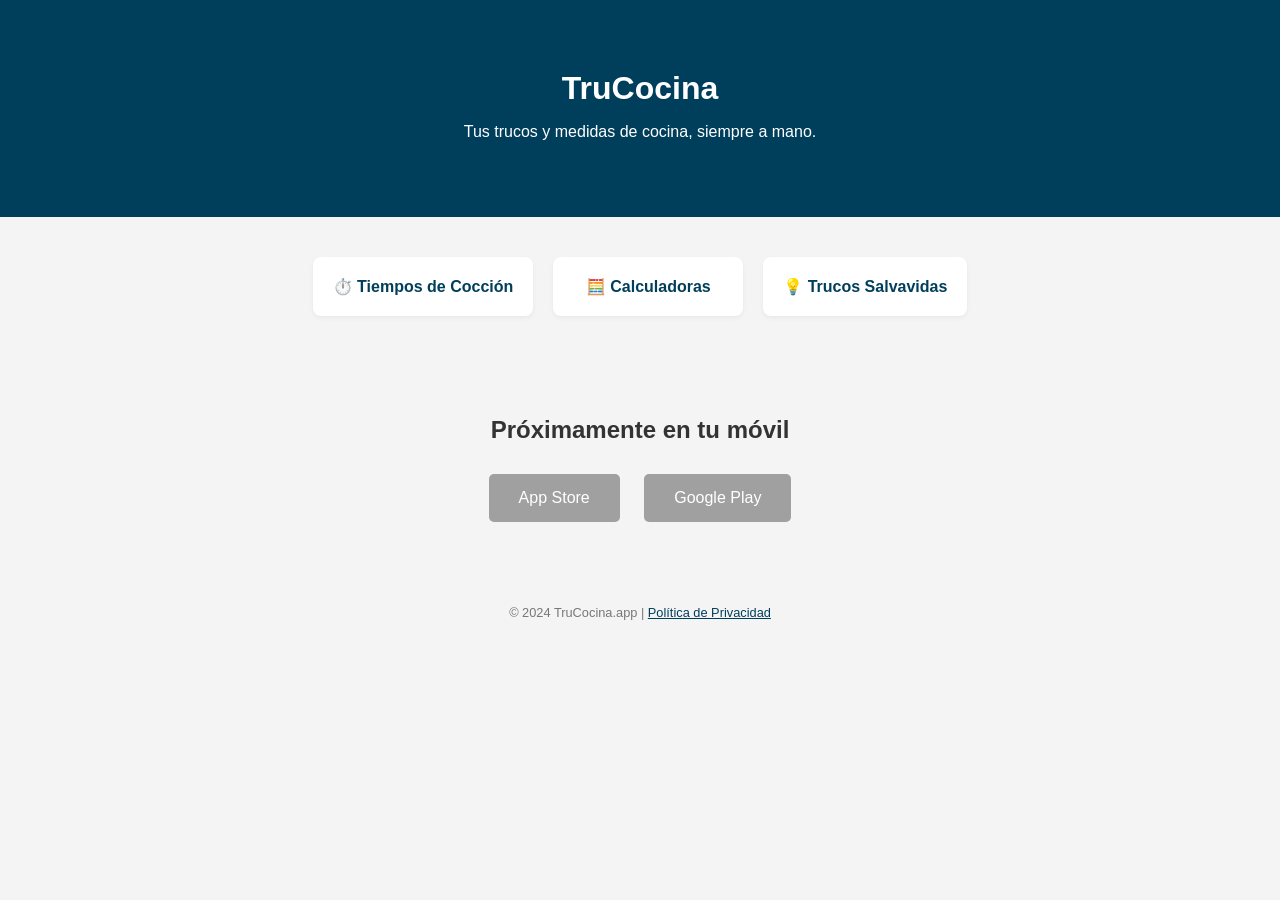
==== index.html @ fe1c6d0e "Add files via upload" ====
<!DOCTYPE html>
<html lang="es">
<head>
    <meta charset="UTF-8">
    <meta name="viewport" content="width=device-width, initial-scale=1.0">
    <title>TruCocina - App de Trucos y Medidas</title>
    <link rel="stylesheet" href="style.css">
</head>
<body>
    <header>
        <h1>TruCocina</h1>
        <p>Tus trucos y medidas de cocina, siempre a mano.</p>
    </header>

    <main>
        <section class="features">
            <div class="feature-item">⏱️ Tiempos de Cocción</div>
            <div class="feature-item">🧮 Calculadoras</div>
            <div class="feature-item">💡 Trucos Salvavidas</div>
        </section>

        <section class="download">
            <h2>Próximamente en tu móvil</h2>
            <div class="store-buttons">
                <span class="btn-disabled">App Store</span>
                <span class="btn-disabled">Google Play</span>
            </div>
        </section>
    </main>

    <footer>
        <p>&copy; 2024 TruCocina.app | <a href="#">Política de Privacidad</a></p>
    </footer>
</body>
</html>
---- style.css ----
body {
    font-family: 'Helvetica Neue', Helvetica, Arial, sans-serif;
    background-color: #f4f4f4;
    color: #333;
    margin: 0;
    text-align: center;
}

header {
    background-color: #003f5c;
    color: white;
    padding: 60px 20px;
}

h1 { margin: 10px 0; }

.features {
    display: flex;
    justify-content: center;
    gap: 20px;
    padding: 40px 20px;
    flex-wrap: wrap;
}

.feature-item {
    background: white;
    padding: 20px;
    border-radius: 8px;
    box-shadow: 0 2px 5px rgba(0,0,0,0.05);
    font-weight: bold;
    color: #003f5c;
    min-width: 150px;
}

.download {
    padding: 40px 20px;
}

.btn-disabled {
    background-color: #a0a0a0;
    color: white;
    padding: 15px 30px;
    border-radius: 5px;
    margin: 10px;
    display: inline-block;
}

footer {
    padding: 20px;
    font-size: 0.8em;
    color: #777;
}

footer a { color: #003f5c; }
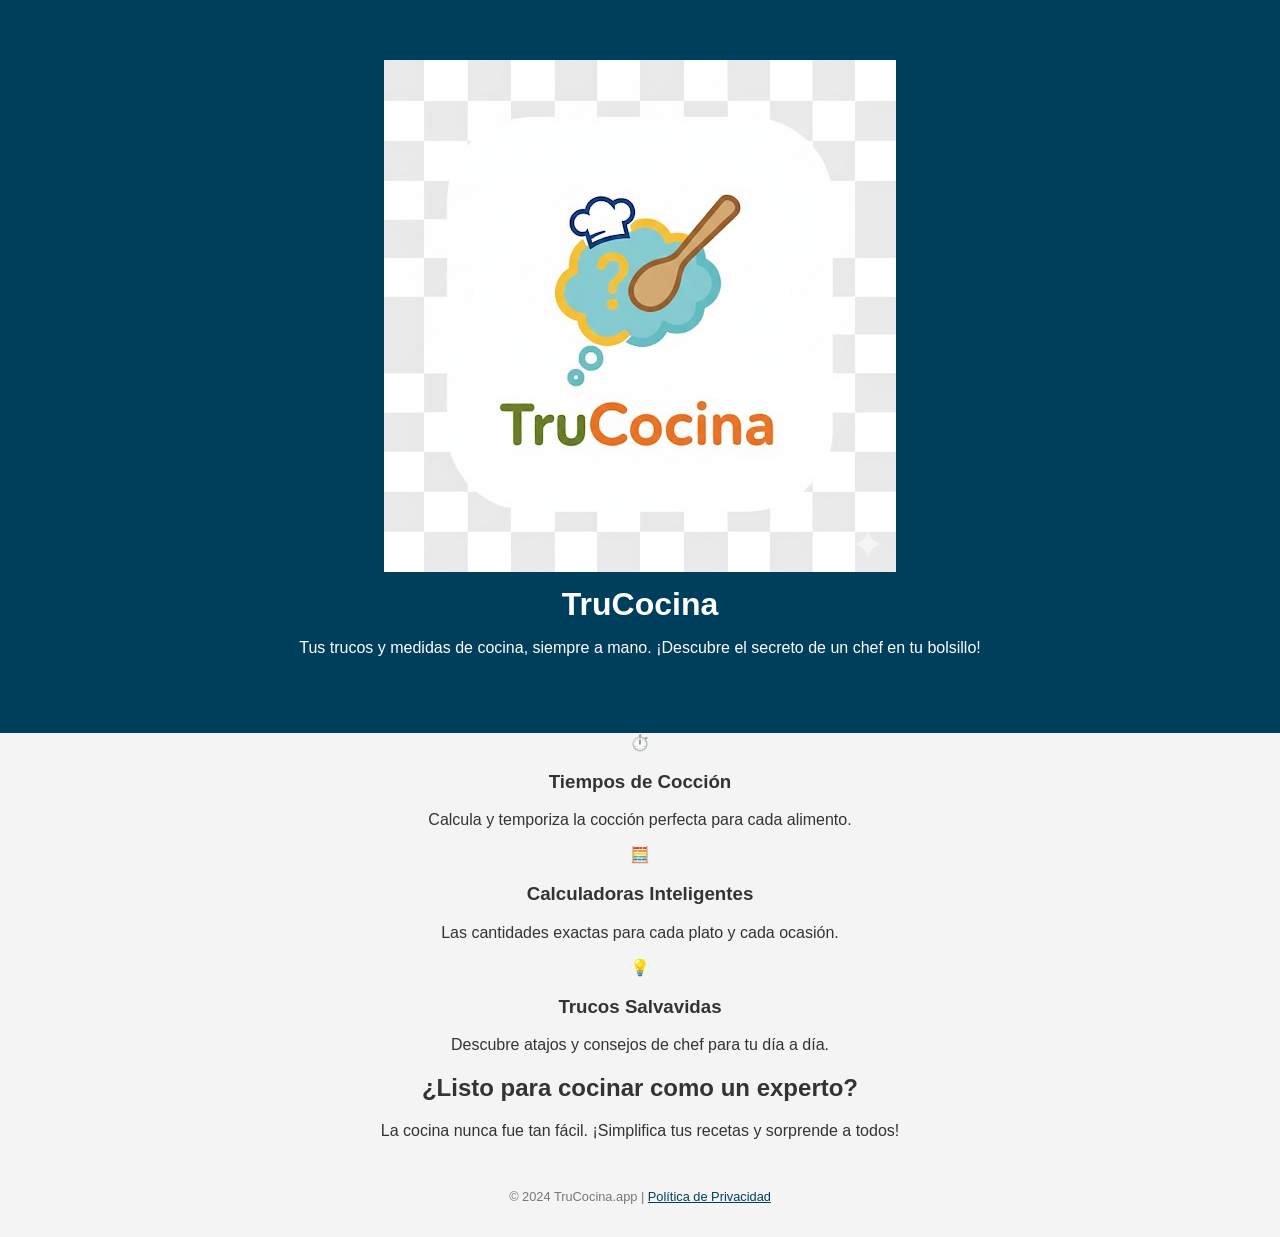
==== commit 6719c174: "Actualizar index.html" ====
--- a/index.html
+++ b/index.html
@@ -5,25 +5,43 @@
     <meta name="viewport" content="width=device-width, initial-scale=1.0">
     <title>TruCocina - App de Trucos y Medidas</title>
     <link rel="stylesheet" href="style.css">
-</head>
+    <link rel="icon" href="logo.png" type="image/png"> </head>
 <body>
-    <header>
+    <header class="hero">
+        <img src="logo.png" alt="TruCocina Logo" class="logo">
         <h1>TruCocina</h1>
-        <p>Tus trucos y medidas de cocina, siempre a mano.</p>
+        <p class="tagline">Tus trucos y medidas de cocina, siempre a mano. ¡Descubre el secreto de un chef en tu bolsillo!</p>
+        <div class="store-buttons">
+            <a href="#" class="btn app-store-btn" aria-label="Descargar en App Store"></a>
+            <a href="#" class="btn google-play-btn" aria-label="Descargar en Google Play"></a>
+        </div>
     </header>
 
     <main>
-        <section class="features">
-            <div class="feature-item">⏱️ Tiempos de Cocción</div>
-            <div class="feature-item">🧮 Calculadoras</div>
-            <div class="feature-item">💡 Trucos Salvavidas</div>
+        <section class="features-grid">
+            <div class="feature-card">
+                <span class="icon">⏱️</span>
+                <h3>Tiempos de Cocción</h3>
+                <p>Calcula y temporiza la cocción perfecta para cada alimento.</p>
+            </div>
+            <div class="feature-card">
+                <span class="icon">🧮</span>
+                <h3>Calculadoras Inteligentes</h3>
+                <p>Las cantidades exactas para cada plato y cada ocasión.</p>
+            </div>
+            <div class="feature-card">
+                <span class="icon">💡</span>
+                <h3>Trucos Salvavidas</h3>
+                <p>Descubre atajos y consejos de chef para tu día a día.</p>
+            </div>
         </section>
 
-        <section class="download">
-            <h2>Próximamente en tu móvil</h2>
+        <section class="call-to-action">
+            <h2>¿Listo para cocinar como un experto?</h2>
+            <p>La cocina nunca fue tan fácil. ¡Simplifica tus recetas y sorprende a todos!</p>
             <div class="store-buttons">
-                <span class="btn-disabled">App Store</span>
-                <span class="btn-disabled">Google Play</span>
+                <a href="#" class="btn app-store-btn" aria-label="Descargar en App Store"></a>
+                <a href="#" class="btn google-play-btn" aria-label="Descargar en Google Play"></a>
             </div>
         </section>
     </main>
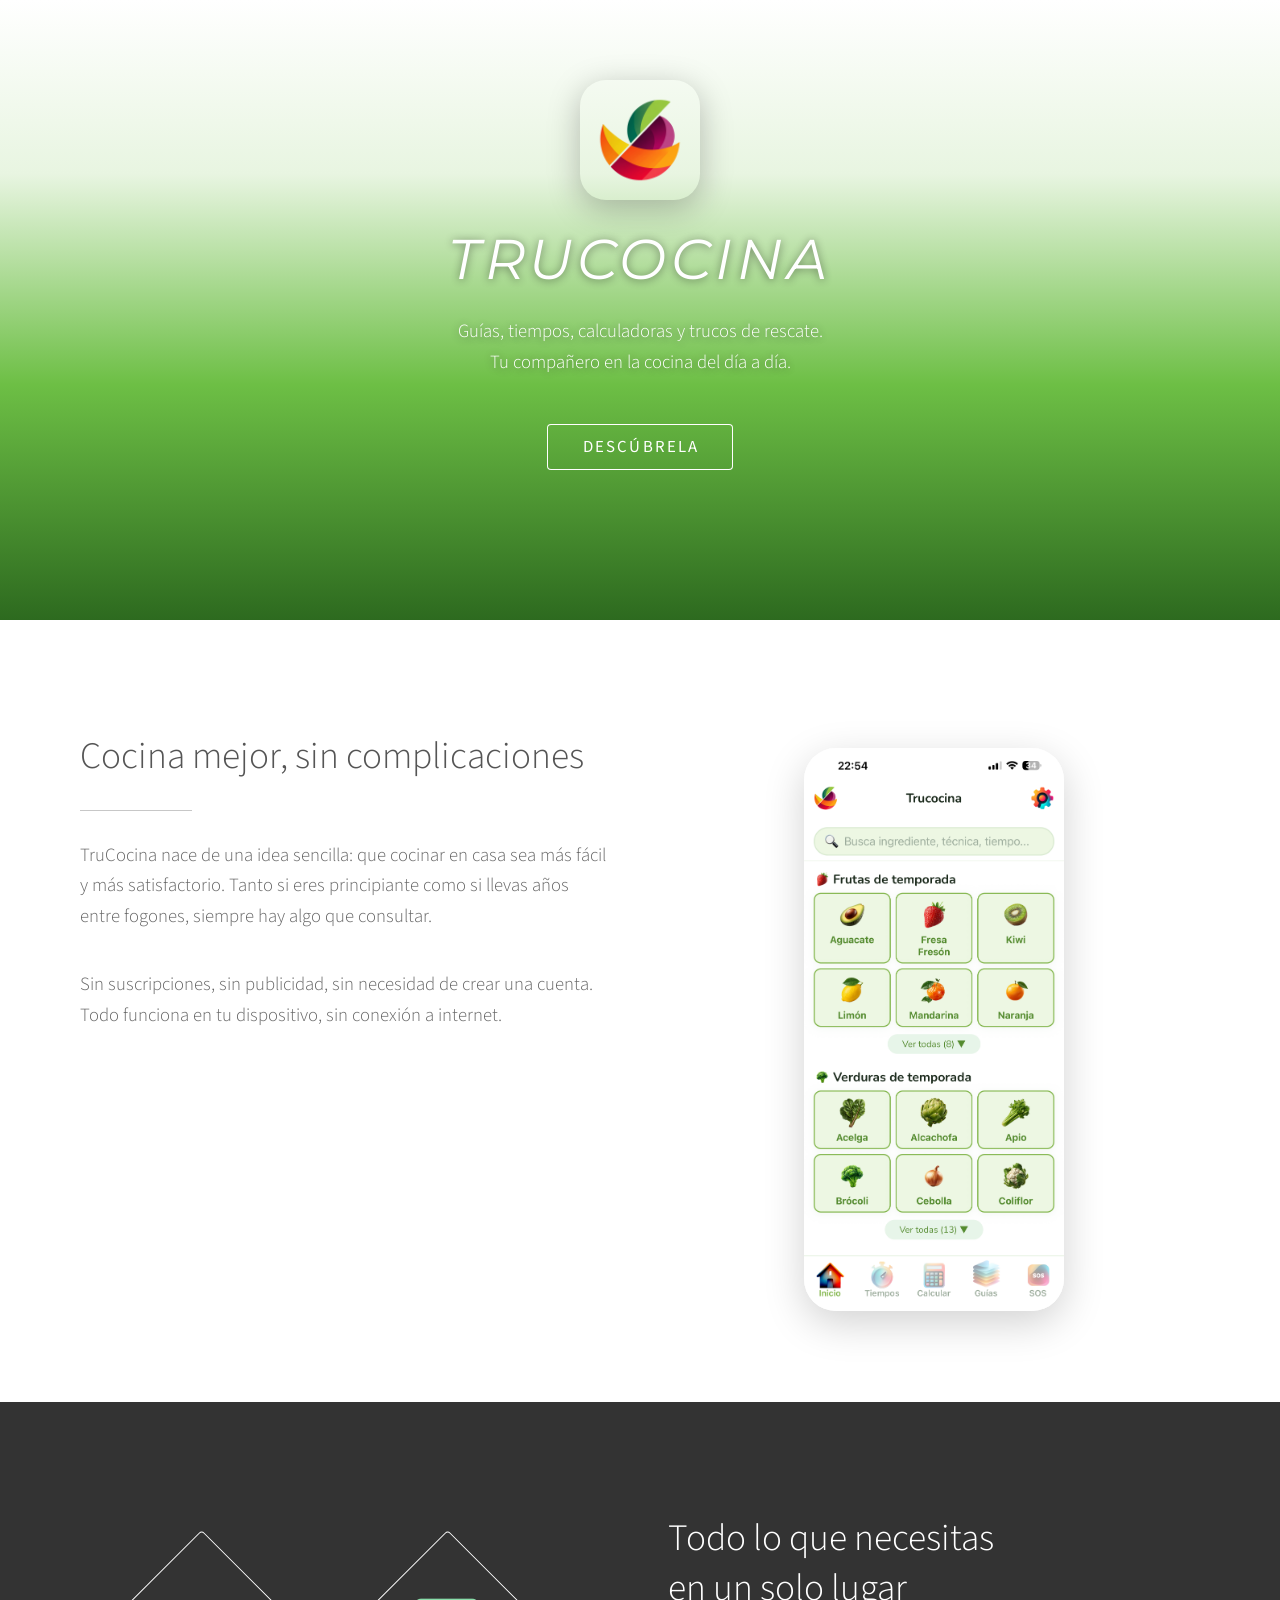
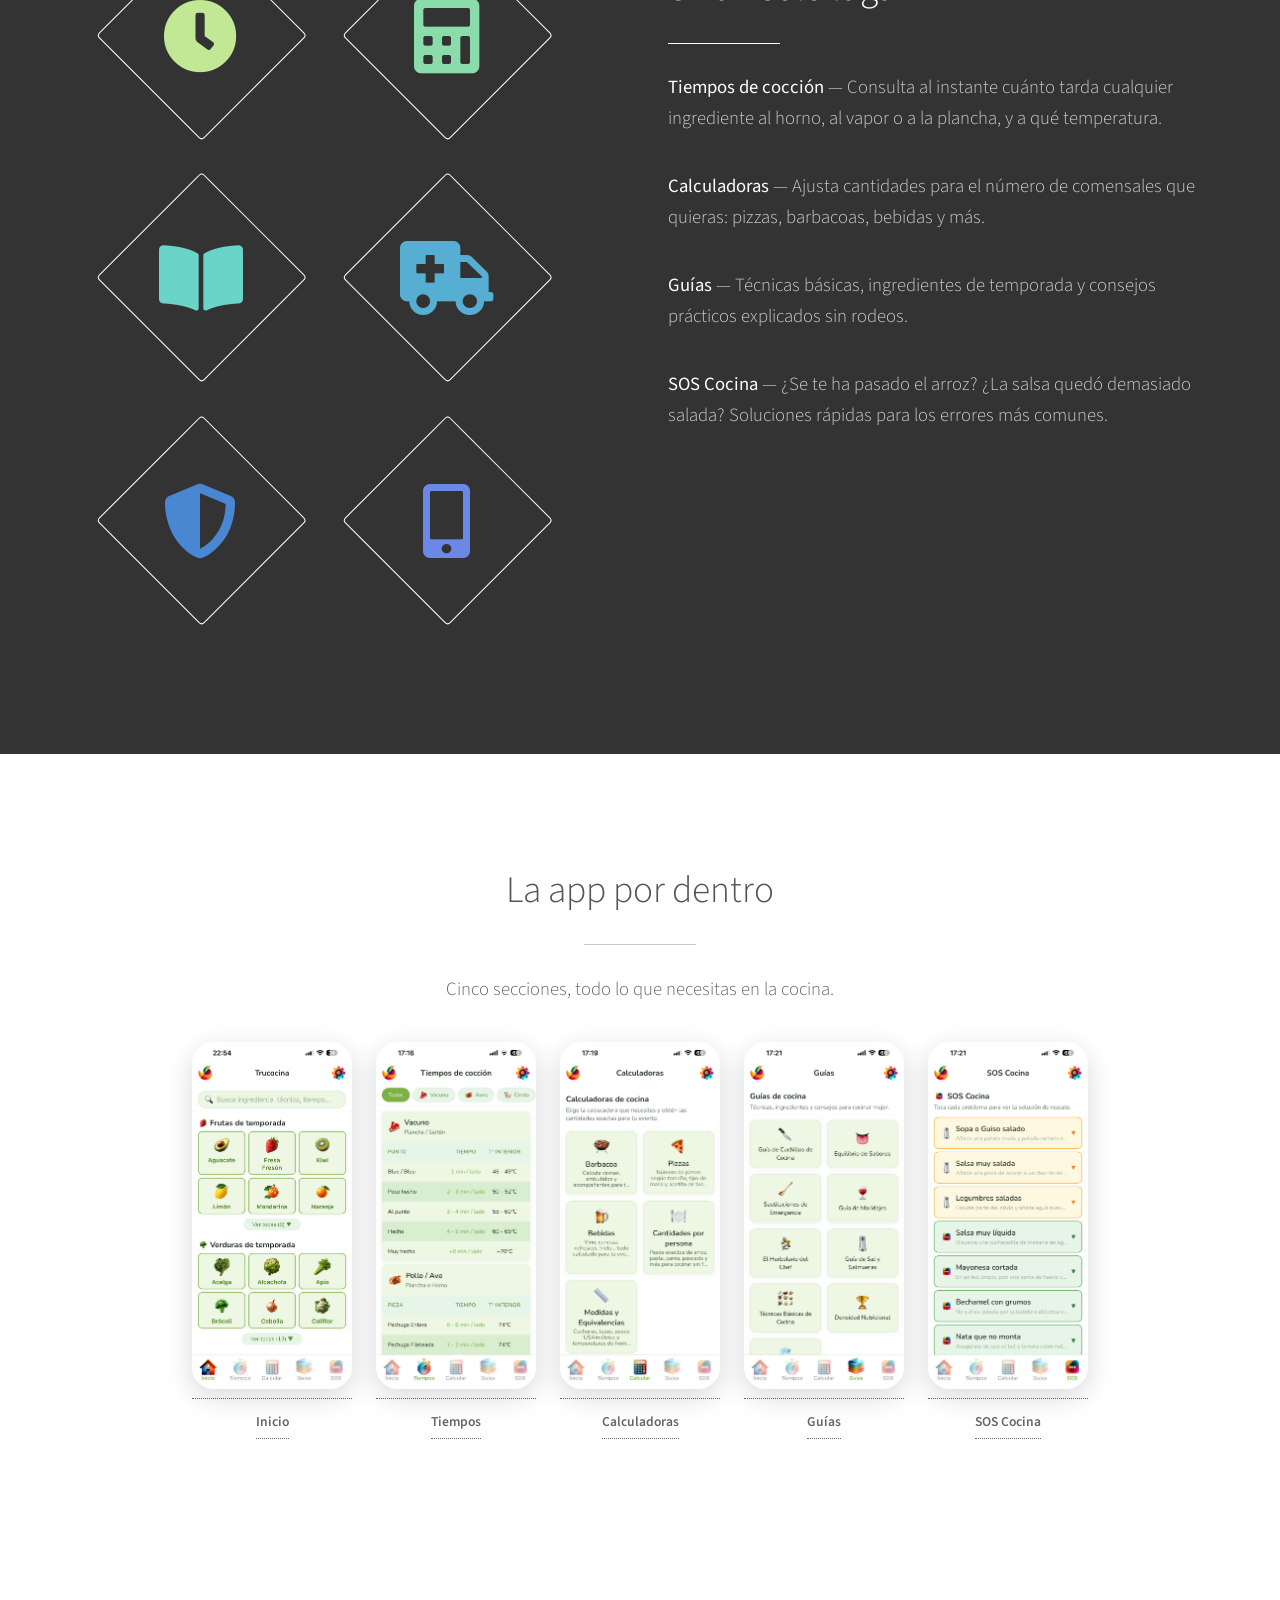
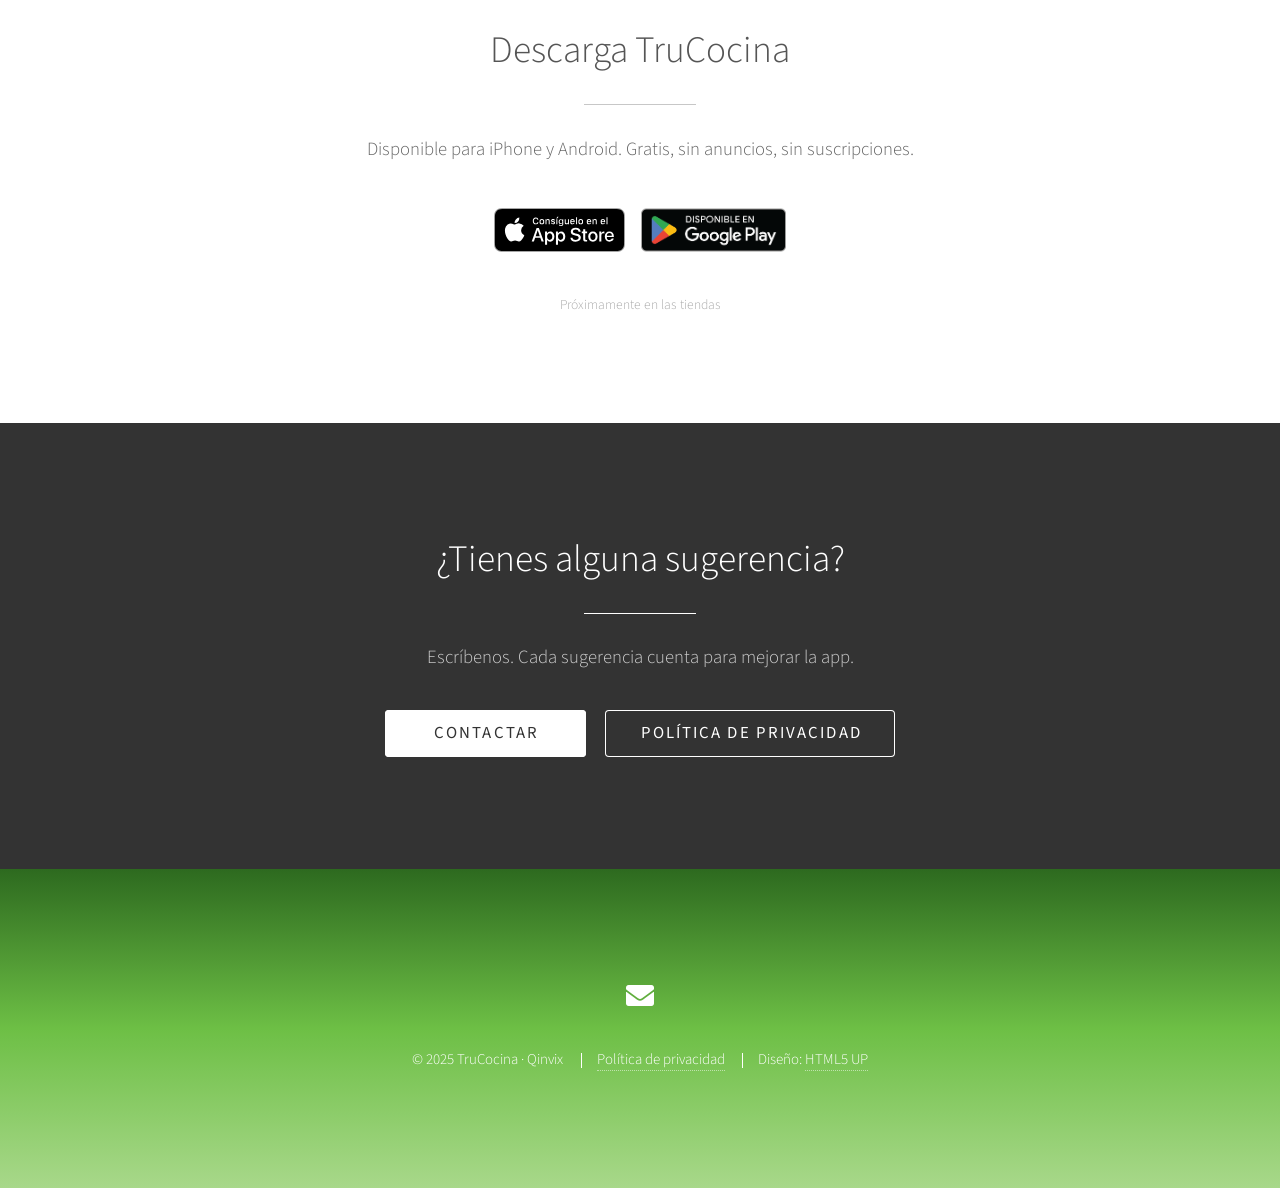
==== commit fcaaf0c4: "Rediseño completo con template Photon: landing page, subpáginas y assets - Nueva landing page con br" ====
--- a/index.html
+++ b/index.html
@@ -1,53 +1,313 @@
-<!DOCTYPE html>
-<html lang="es">
-<head>
-    <meta charset="UTF-8">
-    <meta name="viewport" content="width=device-width, initial-scale=1.0">
-    <title>TruCocina - App de Trucos y Medidas</title>
-    <link rel="stylesheet" href="style.css">
-    <link rel="icon" href="logo.png" type="image/png"> </head>
-<body>
-    <header class="hero">
-        <img src="logo.png" alt="TruCocina Logo" class="logo">
-        <h1>TruCocina</h1>
-        <p class="tagline">Tus trucos y medidas de cocina, siempre a mano. ¡Descubre el secreto de un chef en tu bolsillo!</p>
-        <div class="store-buttons">
-            <a href="#" class="btn app-store-btn" aria-label="Descargar en App Store"></a>
-            <a href="#" class="btn google-play-btn" aria-label="Descargar en Google Play"></a>
-        </div>
-    </header>
-
-    <main>
-        <section class="features-grid">
-            <div class="feature-card">
-                <span class="icon">⏱️</span>
-                <h3>Tiempos de Cocción</h3>
-                <p>Calcula y temporiza la cocción perfecta para cada alimento.</p>
-            </div>
-            <div class="feature-card">
-                <span class="icon">🧮</span>
-                <h3>Calculadoras Inteligentes</h3>
-                <p>Las cantidades exactas para cada plato y cada ocasión.</p>
-            </div>
-            <div class="feature-card">
-                <span class="icon">💡</span>
-                <h3>Trucos Salvavidas</h3>
-                <p>Descubre atajos y consejos de chef para tu día a día.</p>
-            </div>
-        </section>
-
-        <section class="call-to-action">
-            <h2>¿Listo para cocinar como un experto?</h2>
-            <p>La cocina nunca fue tan fácil. ¡Simplifica tus recetas y sorprende a todos!</p>
-            <div class="store-buttons">
-                <a href="#" class="btn app-store-btn" aria-label="Descargar en App Store"></a>
-                <a href="#" class="btn google-play-btn" aria-label="Descargar en Google Play"></a>
-            </div>
-        </section>
-    </main>
-
-    <footer>
-        <p>&copy; 2024 TruCocina.app | <a href="#">Política de Privacidad</a></p>
-    </footer>
-</body>
-</html>
+<!DOCTYPE HTML>
+<html lang="es">
+	<head>
+		<title>TruCocina — Tu compañero en la cocina</title>
+		<meta charset="utf-8" />
+		<meta name="viewport" content="width=device-width, initial-scale=1, user-scalable=no" />
+		<meta name="description" content="TruCocina: guías de cocina, calculadoras de raciones, tiempos de cocción y trucos de rescate. Tu compañero en la cocina del día a día." />
+		<link rel="icon" type="image/png" href="favicon.png" />
+		<link rel="preconnect" href="https://fonts.googleapis.com" />
+		<link rel="preconnect" href="https://fonts.gstatic.com" crossorigin />
+		<link href="https://fonts.googleapis.com/css2?family=Montserrat:ital,wght@1,600;1,700&display=swap" rel="stylesheet" />
+		<link rel="stylesheet" href="assets/css/main.css" />
+		<noscript><link rel="stylesheet" href="assets/css/noscript.css" /></noscript>
+		<style>
+			/* Hero: blanco arriba → verde TruCocina abajo */
+			#header {
+				background-color: #2d6a1f !important;
+				background-image: linear-gradient(to bottom, #ffffff 0%, #e8f5e1 28%, #6dbf45 62%, #2d6a1f 100%) !important;
+				background-attachment: scroll !important;
+				background-size: cover !important;
+			}
+			#header .inner h1,
+			#header .inner p,
+			#header .inner strong {
+				color: #ffffff !important;
+				text-shadow: 0 1px 8px rgba(0,0,0,0.45) !important;
+			}
+			#header .inner h1 {
+				font-size: 3.5rem !important;
+				font-family: 'Montserrat', sans-serif !important;
+				font-weight: 700 !important;
+				font-style: italic !important;
+				letter-spacing: 0.08em !important;
+				text-transform: uppercase !important;
+			}
+			#header .inner ul.actions.special a.button {
+				border-color: #ffffff !important;
+				color: #ffffff !important;
+				background: transparent !important;
+			}
+			#header .inner ul.actions.special a.button:hover {
+				background: #ffffff !important;
+				color: #2d6a1f !important;
+			}
+			/* Ocultar línea de scroll del template */
+			#header .actions:after {
+				display: none !important;
+			}
+
+			/* Footer: verde oscuro arriba → blanco abajo */
+			#footer {
+				background-color: #2d6a1f !important;
+				background-image: linear-gradient(to bottom, #2d6a1f 0%, #6dbf45 50%, #a8d88a 100%) !important;
+				background-attachment: scroll !important;
+			}
+			#footer .icons a,
+			#footer .copyright li,
+			#footer .copyright li a {
+				color: #ffffff !important;
+			}
+			#footer .icons a:hover {
+				color: #e8f5e1 !important;
+			}
+
+			/* App icon en el hero */
+			#header .inner img.app-icon {
+				width: 120px;
+				height: 120px;
+				border-radius: 26px;
+				box-shadow: 0 8px 32px rgba(0,0,0,0.25);
+				margin-bottom: 0.75rem;
+				margin-top: -2rem;
+			}
+
+			/* Store badges */
+			.store-buttons {
+				display: flex;
+				gap: 1rem;
+				justify-content: center;
+				flex-wrap: wrap;
+				align-items: center;
+				margin-top: 1.5rem;
+			}
+			.store-btn {
+				display: inline-block;
+				text-decoration: none !important;
+				border-bottom: none !important;
+				outline: none;
+				line-height: 0;
+				transition: transform 0.15s, opacity 0.15s;
+			}
+			.store-btn:hover { transform: translateY(-2px); opacity: 0.88; }
+			.store-btn:focus { outline: none; }
+			.store-btn img { height: 44px; width: auto; display: block; }
+			.store-btn img[alt*="Google"] { height: 56px; }
+
+			/* Captura de pantalla centrada */
+			.screenshot-wrap {
+				display: flex;
+				justify-content: center;
+				align-items: center;
+				padding: 1rem 0;
+			}
+			.screenshot-wrap img {
+				max-width: 260px;
+				border-radius: 32px;
+				box-shadow: 0 12px 40px rgba(0,0,0,0.18);
+			}
+
+			/* Galería de capturas */
+			.screenshots-row {
+				display: flex;
+				gap: 1.5rem;
+				justify-content: center;
+				align-items: flex-end;
+				flex-wrap: wrap;
+				margin-top: 2rem;
+			}
+			.screenshot-item {
+				display: flex;
+				flex-direction: column;
+				align-items: center;
+				gap: 0.5rem;
+			}
+			.screenshot-item img {
+				width: 160px;
+				border-radius: 22px;
+				box-shadow: 0 8px 28px rgba(0,0,0,0.15);
+			}
+			.screenshot-label {
+				font-size: 0.85rem;
+				color: #666;
+				font-weight: 600;
+				margin: 0;
+			}
+			@media (max-width: 768px) {
+				.screenshot-item img { width: 120px; }
+				.screenshots-row { gap: 1rem; }
+			}
+
+			/* Iconos de features con color verde */
+			#two .icon.major { color: #6dbf45 !important; }
+
+			/* Capturas clicables */
+			.screenshot-item a { display: block; text-decoration: none; }
+			.screenshot-item a img { transition: transform 0.2s, box-shadow 0.2s; }
+			.screenshot-item a:hover img {
+				transform: translateY(-4px) scale(1.03);
+				box-shadow: 0 16px 40px rgba(0,0,0,0.22);
+			}
+			.screenshot-label a { color: #666; text-decoration: none; font-weight: 600; }
+			.screenshot-label a:hover { color: #2d6a1f; }
+		</style>
+	</head>
+	<body class="is-preload">
+
+		<!-- Header -->
+		<section id="header">
+			<div class="inner">
+				<img class="app-icon" src="images/icon.png" alt="TruCocina" />
+				<h1><strong>TruCocina</strong></h1>
+				<p>Guías, tiempos, calculadoras y trucos de rescate.<br />
+				Tu compañero en la cocina del día a día.</p>
+				<ul class="actions special">
+					<li><a href="#app" class="button scrolly">Descúbrela</a></li>
+				</ul>
+			</div>
+		</section>
+
+		<!-- Qué es TruCocina -->
+		<section id="one" class="main style1">
+			<div class="container">
+				<div class="row gtr-150">
+					<div class="col-6 col-12-medium">
+						<header class="major">
+							<h2>Cocina mejor, sin complicaciones</h2>
+						</header>
+						<p>TruCocina nace de una idea sencilla: que cocinar en casa sea más fácil y más satisfactorio. Tanto si eres principiante como si llevas años entre fogones, siempre hay algo que consultar.</p>
+						<p>Sin suscripciones, sin publicidad, sin necesidad de crear una cuenta. Todo funciona en tu dispositivo, sin conexión a internet.</p>
+					</div>
+					<div class="col-6 col-12-medium imp-medium">
+						<div class="screenshot-wrap">
+							<img src="images/captura.png" alt="Captura de TruCocina" />
+						</div>
+					</div>
+				</div>
+			</div>
+		</section>
+
+		<!-- Funciones -->
+		<section id="two" class="main style2">
+			<div class="container">
+				<div class="row gtr-150">
+					<div class="col-6 col-12-medium">
+						<ul class="major-icons">
+							<li><span class="icon solid style1 major fa-clock"></span></li>
+							<li><span class="icon solid style2 major fa-calculator"></span></li>
+							<li><span class="icon solid style3 major fa-book-open"></span></li>
+							<li><span class="icon solid style4 major fa-ambulance"></span></li>
+							<li><span class="icon solid style5 major fa-shield-alt"></span></li>
+							<li><span class="icon solid style6 major fa-mobile-alt"></span></li>
+						</ul>
+					</div>
+					<div class="col-6 col-12-medium">
+						<header class="major">
+							<h2>Todo lo que necesitas<br />en un solo lugar</h2>
+						</header>
+						<p><strong>Tiempos de cocción</strong> — Consulta al instante cuánto tarda cualquier ingrediente al horno, al vapor o a la plancha, y a qué temperatura.</p>
+						<p><strong>Calculadoras</strong> — Ajusta cantidades para el número de comensales que quieras: pizzas, barbacoas, bebidas y más.</p>
+						<p><strong>Guías</strong> — Técnicas básicas, ingredientes de temporada y consejos prácticos explicados sin rodeos.</p>
+						<p><strong>SOS Cocina</strong> — ¿Se te ha pasado el arroz? ¿La salsa quedó demasiado salada? Soluciones rápidas para los errores más comunes.</p>
+					</div>
+				</div>
+			</div>
+		</section>
+
+		<!-- Capturas -->
+		<section id="capturas" class="main style1 special">
+			<div class="container">
+				<header class="major">
+					<h2>La app por dentro</h2>
+				</header>
+				<p>Cinco secciones, todo lo que necesitas en la cocina.</p>
+				<div class="screenshots-row">
+					<div class="screenshot-item">
+						<a href="capturas/inicio.html">
+							<img src="images/captura.png" alt="Inicio" />
+						</a>
+						<p class="screenshot-label"><a href="capturas/inicio.html">Inicio</a></p>
+					</div>
+					<div class="screenshot-item">
+						<a href="capturas/tiempos.html">
+							<img src="images/tiempos.png" alt="Tiempos de cocción" />
+						</a>
+						<p class="screenshot-label"><a href="capturas/tiempos.html">Tiempos</a></p>
+					</div>
+					<div class="screenshot-item">
+						<a href="capturas/calculadoras.html">
+							<img src="images/calculadoras.png" alt="Calculadoras" />
+						</a>
+						<p class="screenshot-label"><a href="capturas/calculadoras.html">Calculadoras</a></p>
+					</div>
+					<div class="screenshot-item">
+						<a href="capturas/guias.html">
+							<img src="images/guias.png" alt="Guías" />
+						</a>
+						<p class="screenshot-label"><a href="capturas/guias.html">Guías</a></p>
+					</div>
+					<div class="screenshot-item">
+						<a href="capturas/sos.html">
+							<img src="images/sos-cocina.png" alt="SOS Cocina" />
+						</a>
+						<p class="screenshot-label"><a href="capturas/sos.html">SOS Cocina</a></p>
+					</div>
+				</div>
+			</div>
+		</section>
+
+		<!-- Descarga -->
+		<section id="app" class="main style1 special">
+			<div class="container">
+				<header class="major">
+					<h2>Descarga TruCocina</h2>
+				</header>
+				<p>Disponible para iPhone y Android. Gratis, sin anuncios, sin suscripciones.</p>
+				<div class="store-buttons">
+					<a href="#" class="store-btn">
+						<img src="images/badge-appstore.svg" alt="Descarga en el App Store" />
+					</a>
+					<a href="#" class="store-btn">
+						<img src="images/badge-googleplay.png" alt="Disponible en Google Play" />
+					</a>
+				</div>
+				<p style="margin-top:2rem; font-size:0.85rem; color:#aaa;">Próximamente en las tiendas</p>
+			</div>
+		</section>
+
+		<!-- Contacto -->
+		<section id="four" class="main style2 special">
+			<div class="container">
+				<header class="major">
+					<h2>¿Tienes alguna sugerencia?</h2>
+				</header>
+				<p>Escríbenos. Cada sugerencia cuenta para mejorar la app.</p>
+				<ul class="actions special">
+					<li><a href="mailto:hola@trucocina.app" class="button wide primary">Contactar</a></li>
+					<li><a href="privacidad.html" class="button wide">Política de privacidad</a></li>
+				</ul>
+			</div>
+		</section>
+
+		<!-- Footer -->
+		<section id="footer">
+			<ul class="icons">
+				<li><a href="mailto:hola@trucocina.app" class="icon solid alt fa-envelope"><span class="label">Email</span></a></li>
+			</ul>
+			<ul class="copyright">
+				<li>&copy; 2025 TruCocina · Qinvix</li>
+				<li><a href="privacidad.html">Política de privacidad</a></li>
+				<li>Diseño: <a href="http://html5up.net">HTML5 UP</a></li>
+			</ul>
+		</section>
+
+		<!-- Scripts -->
+		<script src="assets/js/jquery.min.js"></script>
+		<script src="assets/js/jquery.scrolly.min.js"></script>
+		<script src="assets/js/browser.min.js"></script>
+		<script src="assets/js/breakpoints.min.js"></script>
+		<script src="assets/js/util.js"></script>
+		<script src="assets/js/main.js"></script>
+
+	</body>
+</html>
--- a/assets/css/main.css
+++ b/assets/css/main.css
@@ -0,0 +1,3512 @@
+@import url("fontawesome-all.min.css");
+@import url("https://fonts.googleapis.com/css?family=Source+Sans+Pro:300,300italic,400,400italic");
+
+/*
+	Photon by HTML5 UP
+	html5up.net | @ajlkn
+	Free for personal and commercial use under the CCA 3.0 license (html5up.net/license)
+*/
+
+html, body, div, span, applet, object,
+iframe, h1, h2, h3, h4, h5, h6, p, blockquote,
+pre, a, abbr, acronym, address, big, cite,
+code, del, dfn, em, img, ins, kbd, q, s, samp,
+small, strike, strong, sub, sup, tt, var, b,
+u, i, center, dl, dt, dd, ol, ul, li, fieldset,
+form, label, legend, table, caption, tbody,
+tfoot, thead, tr, th, td, article, aside,
+canvas, details, embed, figure, figcaption,
+footer, header, hgroup, menu, nav, output, ruby,
+section, summary, time, mark, audio, video {
+	margin: 0;
+	padding: 0;
+	border: 0;
+	font-size: 100%;
+	font: inherit;
+	vertical-align: baseline;}
+
+article, aside, details, figcaption, figure,
+footer, header, hgroup, menu, nav, section {
+	display: block;}
+
+body {
+	line-height: 1;
+}
+
+ol, ul {
+	list-style: none;
+}
+
+blockquote, q {
+	quotes: none;
+}
+
+	blockquote:before, blockquote:after, q:before, q:after {
+		content: '';
+		content: none;
+	}
+
+table {
+	border-collapse: collapse;
+	border-spacing: 0;
+}
+
+body {
+	-webkit-text-size-adjust: none;
+}
+
+mark {
+	background-color: transparent;
+	color: inherit;
+}
+
+input::-moz-focus-inner {
+	border: 0;
+	padding: 0;
+}
+
+input, select, textarea {
+	-moz-appearance: none;
+	-webkit-appearance: none;
+	-ms-appearance: none;
+	appearance: none;
+}
+
+/* Basic */
+
+	html {
+		box-sizing: border-box;
+	}
+
+	*, *:before, *:after {
+		box-sizing: inherit;
+	}
+
+	body {
+		background: #fff;
+	}
+
+		body.is-preload *, body.is-preload *:before, body.is-preload *:after {
+			-moz-animation: none !important;
+			-webkit-animation: none !important;
+			-ms-animation: none !important;
+			animation: none !important;
+			-moz-transition: none !important;
+			-webkit-transition: none !important;
+			-ms-transition: none !important;
+			transition: none !important;
+		}
+
+	body, input, select, textarea {
+		color: #666;
+		font-family: "Source Sans Pro", Helvetica, sans-serif;
+		font-size: 16pt;
+		font-weight: 300;
+		line-height: 1.65em;
+	}
+
+	a {
+		-moz-transition: color 0.2s ease-in-out, border-color 0.2s ease-in-out;
+		-webkit-transition: color 0.2s ease-in-out, border-color 0.2s ease-in-out;
+		-ms-transition: color 0.2s ease-in-out, border-color 0.2s ease-in-out;
+		transition: color 0.2s ease-in-out, border-color 0.2s ease-in-out;
+		border-bottom: dotted 1px #666;
+		color: inherit;
+		text-decoration: none;
+	}
+
+		a:hover {
+			border-bottom-color: transparent !important;
+			color: #6bd4c8;
+		}
+
+	strong, b {
+		color: #555;
+		font-weight: 400;
+	}
+
+	em, i {
+		font-style: italic;
+	}
+
+	p {
+		margin: 0 0 2em 0;
+	}
+
+	h1, h2, h3, h4, h5, h6 {
+		color: #555;
+		line-height: 1em;
+		margin: 0 0 1em 0;
+	}
+
+		h1 a, h2 a, h3 a, h4 a, h5 a, h6 a {
+			color: inherit;
+			text-decoration: none;
+		}
+
+	h1 {
+		font-size: 2.25em;
+		line-height: 1.35em;
+	}
+
+	h2 {
+		font-size: 2em;
+		line-height: 1.35em;
+	}
+
+	h3 {
+		font-size: 1.35em;
+		line-height: 1.5em;
+	}
+
+	h4 {
+		font-size: 1.25em;
+		line-height: 1.5em;
+	}
+
+	h5 {
+		font-size: 0.9em;
+		line-height: 1.5em;
+	}
+
+	h6 {
+		font-size: 0.7em;
+		line-height: 1.5em;
+	}
+
+	sub {
+		font-size: 0.8em;
+		position: relative;
+		top: 0.5em;
+	}
+
+	sup {
+		font-size: 0.8em;
+		position: relative;
+		top: -0.5em;
+	}
+
+	hr {
+		border: 0;
+		border-bottom: solid 1px rgba(144, 144, 144, 0.5);
+		margin: 2em 0;
+	}
+
+		hr.major {
+			margin: 3em 0;
+		}
+
+	blockquote {
+		border-left: solid 4px rgba(144, 144, 144, 0.5);
+		font-style: italic;
+		margin: 0 0 2em 0;
+		padding: 0.5em 0 0.5em 2em;
+	}
+
+	code {
+		background: rgba(144, 144, 144, 0.075);
+		border-radius: 4px;
+		border: solid 1px rgba(144, 144, 144, 0.5);
+		font-family: "Courier New", monospace;
+		font-size: 0.9em;
+		margin: 0 0.25em;
+		padding: 0.25em 0.65em;
+	}
+
+	pre {
+		-webkit-overflow-scrolling: touch;
+		font-family: "Courier New", monospace;
+		font-size: 0.9em;
+		margin: 0 0 2em 0;
+	}
+
+		pre code {
+			display: block;
+			line-height: 1.75em;
+			padding: 1em 1.5em;
+			overflow-x: auto;
+		}
+
+	.align-left {
+		text-align: left;
+	}
+
+	.align-center {
+		text-align: center;
+	}
+
+	.align-right {
+		text-align: right;
+	}
+
+/* Container */
+
+	.container {
+		margin: 0 auto;
+		max-width: calc(100% - 4em);
+		width: 60em;
+	}
+
+		.container.xsmall {
+			width: 15em;
+		}
+
+		.container.small {
+			width: 30em;
+		}
+
+		.container.medium {
+			width: 45em;
+		}
+
+		.container.large {
+			width: 75em;
+		}
+
+		.container.xlarge {
+			width: 90em;
+		}
+
+		.container.max {
+			width: 100%;
+		}
+
+		@media screen and (max-width: 980px) {
+
+			.container {
+				max-width: 100% !important;
+				width: 100% !important;
+			}
+
+		}
+
+		@media screen and (max-width: 480px) {
+
+			.container {
+				max-width: calc(100% - 3em);
+			}
+
+		}
+
+/* Row */
+
+	.row {
+		display: flex;
+		flex-wrap: wrap;
+		box-sizing: border-box;
+		align-items: stretch;
+	}
+
+		.row > * {
+			box-sizing: border-box;
+		}
+
+		.row.gtr-uniform > * > :last-child {
+			margin-bottom: 0;
+		}
+
+		.row.aln-left {
+			justify-content: flex-start;
+		}
+
+		.row.aln-center {
+			justify-content: center;
+		}
+
+		.row.aln-right {
+			justify-content: flex-end;
+		}
+
+		.row.aln-top {
+			align-items: flex-start;
+		}
+
+		.row.aln-middle {
+			align-items: center;
+		}
+
+		.row.aln-bottom {
+			align-items: flex-end;
+		}
+
+		.row > .imp {
+			order: -1;
+		}
+
+		.row > .col-1 {
+			width: 8.33333%;
+		}
+
+		.row > .off-1 {
+			margin-left: 8.33333%;
+		}
+
+		.row > .col-2 {
+			width: 16.66667%;
+		}
+
+		.row > .off-2 {
+			margin-left: 16.66667%;
+		}
+
+		.row > .col-3 {
+			width: 25%;
+		}
+
+		.row > .off-3 {
+			margin-left: 25%;
+		}
+
+		.row > .col-4 {
+			width: 33.33333%;
+		}
+
+		.row > .off-4 {
+			margin-left: 33.33333%;
+		}
+
+		.row > .col-5 {
+			width: 41.66667%;
+		}
+
+		.row > .off-5 {
+			margin-left: 41.66667%;
+		}
+
+		.row > .col-6 {
+			width: 50%;
+		}
+
+		.row > .off-6 {
+			margin-left: 50%;
+		}
+
+		.row > .col-7 {
+			width: 58.33333%;
+		}
+
+		.row > .off-7 {
+			margin-left: 58.33333%;
+		}
+
+		.row > .col-8 {
+			width: 66.66667%;
+		}
+
+		.row > .off-8 {
+			margin-left: 66.66667%;
+		}
+
+		.row > .col-9 {
+			width: 75%;
+		}
+
+		.row > .off-9 {
+			margin-left: 75%;
+		}
+
+		.row > .col-10 {
+			width: 83.33333%;
+		}
+
+		.row > .off-10 {
+			margin-left: 83.33333%;
+		}
+
+		.row > .col-11 {
+			width: 91.66667%;
+		}
+
+		.row > .off-11 {
+			margin-left: 91.66667%;
+		}
+
+		.row > .col-12 {
+			width: 100%;
+		}
+
+		.row > .off-12 {
+			margin-left: 100%;
+		}
+
+		.row.gtr-0 {
+			margin-top: 0;
+			margin-left: 0em;
+		}
+
+			.row.gtr-0 > * {
+				padding: 0 0 0 0em;
+			}
+
+			.row.gtr-0.gtr-uniform {
+				margin-top: 0em;
+			}
+
+				.row.gtr-0.gtr-uniform > * {
+					padding-top: 0em;
+				}
+
+		.row.gtr-25 {
+			margin-top: 0;
+			margin-left: -0.5em;
+		}
+
+			.row.gtr-25 > * {
+				padding: 0 0 0 0.5em;
+			}
+
+			.row.gtr-25.gtr-uniform {
+				margin-top: -0.5em;
+			}
+
+				.row.gtr-25.gtr-uniform > * {
+					padding-top: 0.5em;
+				}
+
+		.row.gtr-50 {
+			margin-top: 0;
+			margin-left: -1em;
+		}
+
+			.row.gtr-50 > * {
+				padding: 0 0 0 1em;
+			}
+
+			.row.gtr-50.gtr-uniform {
+				margin-top: -1em;
+			}
+
+				.row.gtr-50.gtr-uniform > * {
+					padding-top: 1em;
+				}
+
+		.row {
+			margin-top: 0;
+			margin-left: -2em;
+		}
+
+			.row > * {
+				padding: 0 0 0 2em;
+			}
+
+			.row.gtr-uniform {
+				margin-top: -2em;
+			}
+
+				.row.gtr-uniform > * {
+					padding-top: 2em;
+				}
+
+		.row.gtr-150 {
+			margin-top: 0;
+			margin-left: -3em;
+		}
+
+			.row.gtr-150 > * {
+				padding: 0 0 0 3em;
+			}
+
+			.row.gtr-150.gtr-uniform {
+				margin-top: -3em;
+			}
+
+				.row.gtr-150.gtr-uniform > * {
+					padding-top: 3em;
+				}
+
+		.row.gtr-200 {
+			margin-top: 0;
+			margin-left: -4em;
+		}
+
+			.row.gtr-200 > * {
+				padding: 0 0 0 4em;
+			}
+
+			.row.gtr-200.gtr-uniform {
+				margin-top: -4em;
+			}
+
+				.row.gtr-200.gtr-uniform > * {
+					padding-top: 4em;
+				}
+
+		@media screen and (max-width: 1680px) {
+
+			.row {
+				display: flex;
+				flex-wrap: wrap;
+				box-sizing: border-box;
+				align-items: stretch;
+			}
+
+				.row > * {
+					box-sizing: border-box;
+				}
+
+				.row.gtr-uniform > * > :last-child {
+					margin-bottom: 0;
+				}
+
+				.row.aln-left {
+					justify-content: flex-start;
+				}
+
+				.row.aln-center {
+					justify-content: center;
+				}
+
+				.row.aln-right {
+					justify-content: flex-end;
+				}
+
+				.row.aln-top {
+					align-items: flex-start;
+				}
+
+				.row.aln-middle {
+					align-items: center;
+				}
+
+				.row.aln-bottom {
+					align-items: flex-end;
+				}
+
+				.row > .imp-xlarge {
+					order: -1;
+				}
+
+				.row > .col-1-xlarge {
+					width: 8.33333%;
+				}
+
+				.row > .off-1-xlarge {
+					margin-left: 8.33333%;
+				}
+
+				.row > .col-2-xlarge {
+					width: 16.66667%;
+				}
+
+				.row > .off-2-xlarge {
+					margin-left: 16.66667%;
+				}
+
+				.row > .col-3-xlarge {
+					width: 25%;
+				}
+
+				.row > .off-3-xlarge {
+					margin-left: 25%;
+				}
+
+				.row > .col-4-xlarge {
+					width: 33.33333%;
+				}
+
+				.row > .off-4-xlarge {
+					margin-left: 33.33333%;
+				}
+
+				.row > .col-5-xlarge {
+					width: 41.66667%;
+				}
+
+				.row > .off-5-xlarge {
+					margin-left: 41.66667%;
+				}
+
+				.row > .col-6-xlarge {
+					width: 50%;
+				}
+
+				.row > .off-6-xlarge {
+					margin-left: 50%;
+				}
+
+				.row > .col-7-xlarge {
+					width: 58.33333%;
+				}
+
+				.row > .off-7-xlarge {
+					margin-left: 58.33333%;
+				}
+
+				.row > .col-8-xlarge {
+					width: 66.66667%;
+				}
+
+				.row > .off-8-xlarge {
+					margin-left: 66.66667%;
+				}
+
+				.row > .col-9-xlarge {
+					width: 75%;
+				}
+
+				.row > .off-9-xlarge {
+					margin-left: 75%;
+				}
+
+				.row > .col-10-xlarge {
+					width: 83.33333%;
+				}
+
+				.row > .off-10-xlarge {
+					margin-left: 83.33333%;
+				}
+
+				.row > .col-11-xlarge {
+					width: 91.66667%;
+				}
+
+				.row > .off-11-xlarge {
+					margin-left: 91.66667%;
+				}
+
+				.row > .col-12-xlarge {
+					width: 100%;
+				}
+
+				.row > .off-12-xlarge {
+					margin-left: 100%;
+				}
+
+				.row.gtr-0 {
+					margin-top: 0;
+					margin-left: 0em;
+				}
+
+					.row.gtr-0 > * {
+						padding: 0 0 0 0em;
+					}
+
+					.row.gtr-0.gtr-uniform {
+						margin-top: 0em;
+					}
+
+						.row.gtr-0.gtr-uniform > * {
+							padding-top: 0em;
+						}
+
+				.row.gtr-25 {
+					margin-top: 0;
+					margin-left: -0.5em;
+				}
+
+					.row.gtr-25 > * {
+						padding: 0 0 0 0.5em;
+					}
+
+					.row.gtr-25.gtr-uniform {
+						margin-top: -0.5em;
+					}
+
+						.row.gtr-25.gtr-uniform > * {
+							padding-top: 0.5em;
+						}
+
+				.row.gtr-50 {
+					margin-top: 0;
+					margin-left: -1em;
+				}
+
+					.row.gtr-50 > * {
+						padding: 0 0 0 1em;
+					}
+
+					.row.gtr-50.gtr-uniform {
+						margin-top: -1em;
+					}
+
+						.row.gtr-50.gtr-uniform > * {
+							padding-top: 1em;
+						}
+
+				.row {
+					margin-top: 0;
+					margin-left: -2em;
+				}
+
+					.row > * {
+						padding: 0 0 0 2em;
+					}
+
+					.row.gtr-uniform {
+						margin-top: -2em;
+					}
+
+						.row.gtr-uniform > * {
+							padding-top: 2em;
+						}
+
+				.row.gtr-150 {
+					margin-top: 0;
+					margin-left: -3em;
+				}
+
+					.row.gtr-150 > * {
+						padding: 0 0 0 3em;
+					}
+
+					.row.gtr-150.gtr-uniform {
+						margin-top: -3em;
+					}
+
+						.row.gtr-150.gtr-uniform > * {
+							padding-top: 3em;
+						}
+
+				.row.gtr-200 {
+					margin-top: 0;
+					margin-left: -4em;
+				}
+
+					.row.gtr-200 > * {
+						padding: 0 0 0 4em;
+					}
+
+					.row.gtr-200.gtr-uniform {
+						margin-top: -4em;
+					}
+
+						.row.gtr-200.gtr-uniform > * {
+							padding-top: 4em;
+						}
+
+		}
+
+		@media screen and (max-width: 1140px) {
+
+			.row {
+				display: flex;
+				flex-wrap: wrap;
+				box-sizing: border-box;
+				align-items: stretch;
+			}
+
+				.row > * {
+					box-sizing: border-box;
+				}
+
+				.row.gtr-uniform > * > :last-child {
+					margin-bottom: 0;
+				}
+
+				.row.aln-left {
+					justify-content: flex-start;
+				}
+
+				.row.aln-center {
+					justify-content: center;
+				}
+
+				.row.aln-right {
+					justify-content: flex-end;
+				}
+
+				.row.aln-top {
+					align-items: flex-start;
+				}
+
+				.row.aln-middle {
+					align-items: center;
+				}
+
+				.row.aln-bottom {
+					align-items: flex-end;
+				}
+
+				.row > .imp-large {
+					order: -1;
+				}
+
+				.row > .col-1-large {
+					width: 8.33333%;
+				}
+
+				.row > .off-1-large {
+					margin-left: 8.33333%;
+				}
+
+				.row > .col-2-large {
+					width: 16.66667%;
+				}
+
+				.row > .off-2-large {
+					margin-left: 16.66667%;
+				}
+
+				.row > .col-3-large {
+					width: 25%;
+				}
+
+				.row > .off-3-large {
+					margin-left: 25%;
+				}
+
+				.row > .col-4-large {
+					width: 33.33333%;
+				}
+
+				.row > .off-4-large {
+					margin-left: 33.33333%;
+				}
+
+				.row > .col-5-large {
+					width: 41.66667%;
+				}
+
+				.row > .off-5-large {
+					margin-left: 41.66667%;
+				}
+
+				.row > .col-6-large {
+					width: 50%;
+				}
+
+				.row > .off-6-large {
+					margin-left: 50%;
+				}
+
+				.row > .col-7-large {
+					width: 58.33333%;
+				}
+
+				.row > .off-7-large {
+					margin-left: 58.33333%;
+				}
+
+				.row > .col-8-large {
+					width: 66.66667%;
+				}
+
+				.row > .off-8-large {
+					margin-left: 66.66667%;
+				}
+
+				.row > .col-9-large {
+					width: 75%;
+				}
+
+				.row > .off-9-large {
+					margin-left: 75%;
+				}
+
+				.row > .col-10-large {
+					width: 83.33333%;
+				}
+
+				.row > .off-10-large {
+					margin-left: 83.33333%;
+				}
+
+				.row > .col-11-large {
+					width: 91.66667%;
+				}
+
+				.row > .off-11-large {
+					margin-left: 91.66667%;
+				}
+
+				.row > .col-12-large {
+					width: 100%;
+				}
+
+				.row > .off-12-large {
+					margin-left: 100%;
+				}
+
+				.row.gtr-0 {
+					margin-top: 0;
+					margin-left: 0em;
+				}
+
+					.row.gtr-0 > * {
+						padding: 0 0 0 0em;
+					}
+
+					.row.gtr-0.gtr-uniform {
+						margin-top: 0em;
+					}
+
+						.row.gtr-0.gtr-uniform > * {
+							padding-top: 0em;
+						}
+
+				.row.gtr-25 {
+					margin-top: 0;
+					margin-left: -0.5em;
+				}
+
+					.row.gtr-25 > * {
+						padding: 0 0 0 0.5em;
+					}
+
+					.row.gtr-25.gtr-uniform {
+						margin-top: -0.5em;
+					}
+
+						.row.gtr-25.gtr-uniform > * {
+							padding-top: 0.5em;
+						}
+
+				.row.gtr-50 {
+					margin-top: 0;
+					margin-left: -1em;
+				}
+
+					.row.gtr-50 > * {
+						padding: 0 0 0 1em;
+					}
+
+					.row.gtr-50.gtr-uniform {
+						margin-top: -1em;
+					}
+
+						.row.gtr-50.gtr-uniform > * {
+							padding-top: 1em;
+						}
+
+				.row {
+					margin-top: 0;
+					margin-left: -2em;
+				}
+
+					.row > * {
+						padding: 0 0 0 2em;
+					}
+
+					.row.gtr-uniform {
+						margin-top: -2em;
+					}
+
+						.row.gtr-uniform > * {
+							padding-top: 2em;
+						}
+
+				.row.gtr-150 {
+					margin-top: 0;
+					margin-left: -3em;
+				}
+
+					.row.gtr-150 > * {
+						padding: 0 0 0 3em;
+					}
+
+					.row.gtr-150.gtr-uniform {
+						margin-top: -3em;
+					}
+
+						.row.gtr-150.gtr-uniform > * {
+							padding-top: 3em;
+						}
+
+				.row.gtr-200 {
+					margin-top: 0;
+					margin-left: -4em;
+				}
+
+					.row.gtr-200 > * {
+						padding: 0 0 0 4em;
+					}
+
+					.row.gtr-200.gtr-uniform {
+						margin-top: -4em;
+					}
+
+						.row.gtr-200.gtr-uniform > * {
+							padding-top: 4em;
+						}
+
+		}
+
+		@media screen and (max-width: 980px) {
+
+			.row {
+				display: flex;
+				flex-wrap: wrap;
+				box-sizing: border-box;
+				align-items: stretch;
+			}
+
+				.row > * {
+					box-sizing: border-box;
+				}
+
+				.row.gtr-uniform > * > :last-child {
+					margin-bottom: 0;
+				}
+
+				.row.aln-left {
+					justify-content: flex-start;
+				}
+
+				.row.aln-center {
+					justify-content: center;
+				}
+
+				.row.aln-right {
+					justify-content: flex-end;
+				}
+
+				.row.aln-top {
+					align-items: flex-start;
+				}
+
+				.row.aln-middle {
+					align-items: center;
+				}
+
+				.row.aln-bottom {
+					align-items: flex-end;
+				}
+
+				.row > .imp-medium {
+					order: -1;
+				}
+
+				.row > .col-1-medium {
+					width: 8.33333%;
+				}
+
+				.row > .off-1-medium {
+					margin-left: 8.33333%;
+				}
+
+				.row > .col-2-medium {
+					width: 16.66667%;
+				}
+
+				.row > .off-2-medium {
+					margin-left: 16.66667%;
+				}
+
+				.row > .col-3-medium {
+					width: 25%;
+				}
+
+				.row > .off-3-medium {
+					margin-left: 25%;
+				}
+
+				.row > .col-4-medium {
+					width: 33.33333%;
+				}
+
+				.row > .off-4-medium {
+					margin-left: 33.33333%;
+				}
+
+				.row > .col-5-medium {
+					width: 41.66667%;
+				}
+
+				.row > .off-5-medium {
+					margin-left: 41.66667%;
+				}
+
+				.row > .col-6-medium {
+					width: 50%;
+				}
+
+				.row > .off-6-medium {
+					margin-left: 50%;
+				}
+
+				.row > .col-7-medium {
+					width: 58.33333%;
+				}
+
+				.row > .off-7-medium {
+					margin-left: 58.33333%;
+				}
+
+				.row > .col-8-medium {
+					width: 66.66667%;
+				}
+
+				.row > .off-8-medium {
+					margin-left: 66.66667%;
+				}
+
+				.row > .col-9-medium {
+					width: 75%;
+				}
+
+				.row > .off-9-medium {
+					margin-left: 75%;
+				}
+
+				.row > .col-10-medium {
+					width: 83.33333%;
+				}
+
+				.row > .off-10-medium {
+					margin-left: 83.33333%;
+				}
+
+				.row > .col-11-medium {
+					width: 91.66667%;
+				}
+
+				.row > .off-11-medium {
+					margin-left: 91.66667%;
+				}
+
+				.row > .col-12-medium {
+					width: 100%;
+				}
+
+				.row > .off-12-medium {
+					margin-left: 100%;
+				}
+
+				.row.gtr-0 {
+					margin-top: 0;
+					margin-left: 0em;
+				}
+
+					.row.gtr-0 > * {
+						padding: 0 0 0 0em;
+					}
+
+					.row.gtr-0.gtr-uniform {
+						margin-top: 0em;
+					}
+
+						.row.gtr-0.gtr-uniform > * {
+							padding-top: 0em;
+						}
+
+				.row.gtr-25 {
+					margin-top: 0;
+					margin-left: -0.5em;
+				}
+
+					.row.gtr-25 > * {
+						padding: 0 0 0 0.5em;
+					}
+
+					.row.gtr-25.gtr-uniform {
+						margin-top: -0.5em;
+					}
+
+						.row.gtr-25.gtr-uniform > * {
+							padding-top: 0.5em;
+						}
+
+				.row.gtr-50 {
+					margin-top: 0;
+					margin-left: -1em;
+				}
+
+					.row.gtr-50 > * {
+						padding: 0 0 0 1em;
+					}
+
+					.row.gtr-50.gtr-uniform {
+						margin-top: -1em;
+					}
+
+						.row.gtr-50.gtr-uniform > * {
+							padding-top: 1em;
+						}
+
+				.row {
+					margin-top: 0;
+					margin-left: -2em;
+				}
+
+					.row > * {
+						padding: 0 0 0 2em;
+					}
+
+					.row.gtr-uniform {
+						margin-top: -2em;
+					}
+
+						.row.gtr-uniform > * {
+							padding-top: 2em;
+						}
+
+				.row.gtr-150 {
+					margin-top: 0;
+					margin-left: -3em;
+				}
+
+					.row.gtr-150 > * {
+						padding: 0 0 0 3em;
+					}
+
+					.row.gtr-150.gtr-uniform {
+						margin-top: -3em;
+					}
+
+						.row.gtr-150.gtr-uniform > * {
+							padding-top: 3em;
+						}
+
+				.row.gtr-200 {
+					margin-top: 0;
+					margin-left: -4em;
+				}
+
+					.row.gtr-200 > * {
+						padding: 0 0 0 4em;
+					}
+
+					.row.gtr-200.gtr-uniform {
+						margin-top: -4em;
+					}
+
+						.row.gtr-200.gtr-uniform > * {
+							padding-top: 4em;
+						}
+
+		}
+
+		@media screen and (max-width: 736px) {
+
+			.row {
+				display: flex;
+				flex-wrap: wrap;
+				box-sizing: border-box;
+				align-items: stretch;
+			}
+
+				.row > * {
+					box-sizing: border-box;
+				}
+
+				.row.gtr-uniform > * > :last-child {
+					margin-bottom: 0;
+				}
+
+				.row.aln-left {
+					justify-content: flex-start;
+				}
+
+				.row.aln-center {
+					justify-content: center;
+				}
+
+				.row.aln-right {
+					justify-content: flex-end;
+				}
+
+				.row.aln-top {
+					align-items: flex-start;
+				}
+
+				.row.aln-middle {
+					align-items: center;
+				}
+
+				.row.aln-bottom {
+					align-items: flex-end;
+				}
+
+				.row > .imp-small {
+					order: -1;
+				}
+
+				.row > .col-1-small {
+					width: 8.33333%;
+				}
+
+				.row > .off-1-small {
+					margin-left: 8.33333%;
+				}
+
+				.row > .col-2-small {
+					width: 16.66667%;
+				}
+
+				.row > .off-2-small {
+					margin-left: 16.66667%;
+				}
+
+				.row > .col-3-small {
+					width: 25%;
+				}
+
+				.row > .off-3-small {
+					margin-left: 25%;
+				}
+
+				.row > .col-4-small {
+					width: 33.33333%;
+				}
+
+				.row > .off-4-small {
+					margin-left: 33.33333%;
+				}
+
+				.row > .col-5-small {
+					width: 41.66667%;
+				}
+
+				.row > .off-5-small {
+					margin-left: 41.66667%;
+				}
+
+				.row > .col-6-small {
+					width: 50%;
+				}
+
+				.row > .off-6-small {
+					margin-left: 50%;
+				}
+
+				.row > .col-7-small {
+					width: 58.33333%;
+				}
+
+				.row > .off-7-small {
+					margin-left: 58.33333%;
+				}
+
+				.row > .col-8-small {
+					width: 66.66667%;
+				}
+
+				.row > .off-8-small {
+					margin-left: 66.66667%;
+				}
+
+				.row > .col-9-small {
+					width: 75%;
+				}
+
+				.row > .off-9-small {
+					margin-left: 75%;
+				}
+
+				.row > .col-10-small {
+					width: 83.33333%;
+				}
+
+				.row > .off-10-small {
+					margin-left: 83.33333%;
+				}
+
+				.row > .col-11-small {
+					width: 91.66667%;
+				}
+
+				.row > .off-11-small {
+					margin-left: 91.66667%;
+				}
+
+				.row > .col-12-small {
+					width: 100%;
+				}
+
+				.row > .off-12-small {
+					margin-left: 100%;
+				}
+
+				.row.gtr-0 {
+					margin-top: 0;
+					margin-left: 0em;
+				}
+
+					.row.gtr-0 > * {
+						padding: 0 0 0 0em;
+					}
+
+					.row.gtr-0.gtr-uniform {
+						margin-top: 0em;
+					}
+
+						.row.gtr-0.gtr-uniform > * {
+							padding-top: 0em;
+						}
+
+				.row.gtr-25 {
+					margin-top: 0;
+					margin-left: -0.5em;
+				}
+
+					.row.gtr-25 > * {
+						padding: 0 0 0 0.5em;
+					}
+
+					.row.gtr-25.gtr-uniform {
+						margin-top: -0.5em;
+					}
+
+						.row.gtr-25.gtr-uniform > * {
+							padding-top: 0.5em;
+						}
+
+				.row.gtr-50 {
+					margin-top: 0;
+					margin-left: -1em;
+				}
+
+					.row.gtr-50 > * {
+						padding: 0 0 0 1em;
+					}
+
+					.row.gtr-50.gtr-uniform {
+						margin-top: -1em;
+					}
+
+						.row.gtr-50.gtr-uniform > * {
+							padding-top: 1em;
+						}
+
+				.row {
+					margin-top: 0;
+					margin-left: -2em;
+				}
+
+					.row > * {
+						padding: 0 0 0 2em;
+					}
+
+					.row.gtr-uniform {
+						margin-top: -2em;
+					}
+
+						.row.gtr-uniform > * {
+							padding-top: 2em;
+						}
+
+				.row.gtr-150 {
+					margin-top: 0;
+					margin-left: -3em;
+				}
+
+					.row.gtr-150 > * {
+						padding: 0 0 0 3em;
+					}
+
+					.row.gtr-150.gtr-uniform {
+						margin-top: -3em;
+					}
+
+						.row.gtr-150.gtr-uniform > * {
+							padding-top: 3em;
+						}
+
+				.row.gtr-200 {
+					margin-top: 0;
+					margin-left: -4em;
+				}
+
+					.row.gtr-200 > * {
+						padding: 0 0 0 4em;
+					}
+
+					.row.gtr-200.gtr-uniform {
+						margin-top: -4em;
+					}
+
+						.row.gtr-200.gtr-uniform > * {
+							padding-top: 4em;
+						}
+
+		}
+
+		@media screen and (max-width: 480px) {
+
+			.row {
+				display: flex;
+				flex-wrap: wrap;
+				box-sizing: border-box;
+				align-items: stretch;
+			}
+
+				.row > * {
+					box-sizing: border-box;
+				}
+
+				.row.gtr-uniform > * > :last-child {
+					margin-bottom: 0;
+				}
+
+				.row.aln-left {
+					justify-content: flex-start;
+				}
+
+				.row.aln-center {
+					justify-content: center;
+				}
+
+				.row.aln-right {
+					justify-content: flex-end;
+				}
+
+				.row.aln-top {
+					align-items: flex-start;
+				}
+
+				.row.aln-middle {
+					align-items: center;
+				}
+
+				.row.aln-bottom {
+					align-items: flex-end;
+				}
+
+				.row > .imp-xsmall {
+					order: -1;
+				}
+
+				.row > .col-1-xsmall {
+					width: 8.33333%;
+				}
+
+				.row > .off-1-xsmall {
+					margin-left: 8.33333%;
+				}
+
+				.row > .col-2-xsmall {
+					width: 16.66667%;
+				}
+
+				.row > .off-2-xsmall {
+					margin-left: 16.66667%;
+				}
+
+				.row > .col-3-xsmall {
+					width: 25%;
+				}
+
+				.row > .off-3-xsmall {
+					margin-left: 25%;
+				}
+
+				.row > .col-4-xsmall {
+					width: 33.33333%;
+				}
+
+				.row > .off-4-xsmall {
+					margin-left: 33.33333%;
+				}
+
+				.row > .col-5-xsmall {
+					width: 41.66667%;
+				}
+
+				.row > .off-5-xsmall {
+					margin-left: 41.66667%;
+				}
+
+				.row > .col-6-xsmall {
+					width: 50%;
+				}
+
+				.row > .off-6-xsmall {
+					margin-left: 50%;
+				}
+
+				.row > .col-7-xsmall {
+					width: 58.33333%;
+				}
+
+				.row > .off-7-xsmall {
+					margin-left: 58.33333%;
+				}
+
+				.row > .col-8-xsmall {
+					width: 66.66667%;
+				}
+
+				.row > .off-8-xsmall {
+					margin-left: 66.66667%;
+				}
+
+				.row > .col-9-xsmall {
+					width: 75%;
+				}
+
+				.row > .off-9-xsmall {
+					margin-left: 75%;
+				}
+
+				.row > .col-10-xsmall {
+					width: 83.33333%;
+				}
+
+				.row > .off-10-xsmall {
+					margin-left: 83.33333%;
+				}
+
+				.row > .col-11-xsmall {
+					width: 91.66667%;
+				}
+
+				.row > .off-11-xsmall {
+					margin-left: 91.66667%;
+				}
+
+				.row > .col-12-xsmall {
+					width: 100%;
+				}
+
+				.row > .off-12-xsmall {
+					margin-left: 100%;
+				}
+
+				.row.gtr-0 {
+					margin-top: 0;
+					margin-left: 0em;
+				}
+
+					.row.gtr-0 > * {
+						padding: 0 0 0 0em;
+					}
+
+					.row.gtr-0.gtr-uniform {
+						margin-top: 0em;
+					}
+
+						.row.gtr-0.gtr-uniform > * {
+							padding-top: 0em;
+						}
+
+				.row.gtr-25 {
+					margin-top: 0;
+					margin-left: -0.5em;
+				}
+
+					.row.gtr-25 > * {
+						padding: 0 0 0 0.5em;
+					}
+
+					.row.gtr-25.gtr-uniform {
+						margin-top: -0.5em;
+					}
+
+						.row.gtr-25.gtr-uniform > * {
+							padding-top: 0.5em;
+						}
+
+				.row.gtr-50 {
+					margin-top: 0;
+					margin-left: -1em;
+				}
+
+					.row.gtr-50 > * {
+						padding: 0 0 0 1em;
+					}
+
+					.row.gtr-50.gtr-uniform {
+						margin-top: -1em;
+					}
+
+						.row.gtr-50.gtr-uniform > * {
+							padding-top: 1em;
+						}
+
+				.row {
+					margin-top: 0;
+					margin-left: -2em;
+				}
+
+					.row > * {
+						padding: 0 0 0 2em;
+					}
+
+					.row.gtr-uniform {
+						margin-top: -2em;
+					}
+
+						.row.gtr-uniform > * {
+							padding-top: 2em;
+						}
+
+				.row.gtr-150 {
+					margin-top: 0;
+					margin-left: -3em;
+				}
+
+					.row.gtr-150 > * {
+						padding: 0 0 0 3em;
+					}
+
+					.row.gtr-150.gtr-uniform {
+						margin-top: -3em;
+					}
+
+						.row.gtr-150.gtr-uniform > * {
+							padding-top: 3em;
+						}
+
+				.row.gtr-200 {
+					margin-top: 0;
+					margin-left: -4em;
+				}
+
+					.row.gtr-200 > * {
+						padding: 0 0 0 4em;
+					}
+
+					.row.gtr-200.gtr-uniform {
+						margin-top: -4em;
+					}
+
+						.row.gtr-200.gtr-uniform > * {
+							padding-top: 4em;
+						}
+
+		}
+
+		@media screen and (max-width: 320px) {
+
+			.row {
+				display: flex;
+				flex-wrap: wrap;
+				box-sizing: border-box;
+				align-items: stretch;
+			}
+
+				.row > * {
+					box-sizing: border-box;
+				}
+
+				.row.gtr-uniform > * > :last-child {
+					margin-bottom: 0;
+				}
+
+				.row.aln-left {
+					justify-content: flex-start;
+				}
+
+				.row.aln-center {
+					justify-content: center;
+				}
+
+				.row.aln-right {
+					justify-content: flex-end;
+				}
+
+				.row.aln-top {
+					align-items: flex-start;
+				}
+
+				.row.aln-middle {
+					align-items: center;
+				}
+
+				.row.aln-bottom {
+					align-items: flex-end;
+				}
+
+				.row > .imp-xxsmall {
+					order: -1;
+				}
+
+				.row > .col-1-xxsmall {
+					width: 8.33333%;
+				}
+
+				.row > .off-1-xxsmall {
+					margin-left: 8.33333%;
+				}
+
+				.row > .col-2-xxsmall {
+					width: 16.66667%;
+				}
+
+				.row > .off-2-xxsmall {
+					margin-left: 16.66667%;
+				}
+
+				.row > .col-3-xxsmall {
+					width: 25%;
+				}
+
+				.row > .off-3-xxsmall {
+					margin-left: 25%;
+				}
+
+				.row > .col-4-xxsmall {
+					width: 33.33333%;
+				}
+
+				.row > .off-4-xxsmall {
+					margin-left: 33.33333%;
+				}
+
+				.row > .col-5-xxsmall {
+					width: 41.66667%;
+				}
+
+				.row > .off-5-xxsmall {
+					margin-left: 41.66667%;
+				}
+
+				.row > .col-6-xxsmall {
+					width: 50%;
+				}
+
+				.row > .off-6-xxsmall {
+					margin-left: 50%;
+				}
+
+				.row > .col-7-xxsmall {
+					width: 58.33333%;
+				}
+
+				.row > .off-7-xxsmall {
+					margin-left: 58.33333%;
+				}
+
+				.row > .col-8-xxsmall {
+					width: 66.66667%;
+				}
+
+				.row > .off-8-xxsmall {
+					margin-left: 66.66667%;
+				}
+
+				.row > .col-9-xxsmall {
+					width: 75%;
+				}
+
+				.row > .off-9-xxsmall {
+					margin-left: 75%;
+				}
+
+				.row > .col-10-xxsmall {
+					width: 83.33333%;
+				}
+
+				.row > .off-10-xxsmall {
+					margin-left: 83.33333%;
+				}
+
+				.row > .col-11-xxsmall {
+					width: 91.66667%;
+				}
+
+				.row > .off-11-xxsmall {
+					margin-left: 91.66667%;
+				}
+
+				.row > .col-12-xxsmall {
+					width: 100%;
+				}
+
+				.row > .off-12-xxsmall {
+					margin-left: 100%;
+				}
+
+				.row.gtr-0 {
+					margin-top: 0;
+					margin-left: 0em;
+				}
+
+					.row.gtr-0 > * {
+						padding: 0 0 0 0em;
+					}
+
+					.row.gtr-0.gtr-uniform {
+						margin-top: 0em;
+					}
+
+						.row.gtr-0.gtr-uniform > * {
+							padding-top: 0em;
+						}
+
+				.row.gtr-25 {
+					margin-top: 0;
+					margin-left: -0.5em;
+				}
+
+					.row.gtr-25 > * {
+						padding: 0 0 0 0.5em;
+					}
+
+					.row.gtr-25.gtr-uniform {
+						margin-top: -0.5em;
+					}
+
+						.row.gtr-25.gtr-uniform > * {
+							padding-top: 0.5em;
+						}
+
+				.row.gtr-50 {
+					margin-top: 0;
+					margin-left: -1em;
+				}
+
+					.row.gtr-50 > * {
+						padding: 0 0 0 1em;
+					}
+
+					.row.gtr-50.gtr-uniform {
+						margin-top: -1em;
+					}
+
+						.row.gtr-50.gtr-uniform > * {
+							padding-top: 1em;
+						}
+
+				.row {
+					margin-top: 0;
+					margin-left: -2em;
+				}
+
+					.row > * {
+						padding: 0 0 0 2em;
+					}
+
+					.row.gtr-uniform {
+						margin-top: -2em;
+					}
+
+						.row.gtr-uniform > * {
+							padding-top: 2em;
+						}
+
+				.row.gtr-150 {
+					margin-top: 0;
+					margin-left: -3em;
+				}
+
+					.row.gtr-150 > * {
+						padding: 0 0 0 3em;
+					}
+
+					.row.gtr-150.gtr-uniform {
+						margin-top: -3em;
+					}
+
+						.row.gtr-150.gtr-uniform > * {
+							padding-top: 3em;
+						}
+
+				.row.gtr-200 {
+					margin-top: 0;
+					margin-left: -4em;
+				}
+
+					.row.gtr-200 > * {
+						padding: 0 0 0 4em;
+					}
+
+					.row.gtr-200.gtr-uniform {
+						margin-top: -4em;
+					}
+
+						.row.gtr-200.gtr-uniform > * {
+							padding-top: 4em;
+						}
+
+		}
+
+/* Section/Article */
+
+	section.special, article.special {
+		text-align: center;
+	}
+
+	header p {
+		color: #999;
+		margin: 0 0 1.5em 0;
+		position: relative;
+	}
+
+	header h2 + p {
+		font-size: 1.25em;
+		line-height: 1.5em;
+		margin-top: -1em;
+	}
+
+	header h3 + p {
+		font-size: 1.1em;
+		line-height: 1.5em;
+		margin-top: -0.8em;
+	}
+
+	header h4 + p,
+	header h5 + p,
+	header h6 + p {
+		font-size: 0.9em;
+		line-height: 1.5em;
+		margin-top: -0.6em;
+	}
+
+	header.major {
+		margin: 0 0 1em 0;
+	}
+
+		header.major:after {
+			background: rgba(144, 144, 144, 0.5);
+			content: '';
+			display: inline-block;
+			height: 1px;
+			margin-top: 1.5em;
+			width: 6em;
+		}
+
+		header.major h2, header.major h3, header.major h4, header.major h5, header.major h6 {
+			margin: 0;
+		}
+
+		header.major p {
+			margin: 0.7em 0 0 0;
+		}
+
+	header.special {
+		text-align: center;
+	}
+
+/* Form */
+
+	form {
+		margin: 0 0 2em 0;
+	}
+
+	label {
+		color: #555;
+		display: block;
+		font-size: 0.9em;
+		font-weight: 400;
+		margin: 0 0 1em 0;
+	}
+
+	input[type="text"],
+	input[type="password"],
+	input[type="email"],
+	select,
+	textarea {
+		-moz-appearance: none;
+		-webkit-appearance: none;
+		-ms-appearance: none;
+		appearance: none;
+		background: rgba(144, 144, 144, 0.075);
+		border-radius: 4px;
+		border: none;
+		border: solid 1px rgba(144, 144, 144, 0.5);
+		color: inherit;
+		display: block;
+		outline: 0;
+		padding: 0 1em;
+		text-decoration: none;
+		width: 100%;
+	}
+
+		input[type="text"]:invalid,
+		input[type="password"]:invalid,
+		input[type="email"]:invalid,
+		select:invalid,
+		textarea:invalid {
+			box-shadow: none;
+		}
+
+		input[type="text"]:focus,
+		input[type="password"]:focus,
+		input[type="email"]:focus,
+		select:focus,
+		textarea:focus {
+			border-color: #6bd4c8;
+		}
+
+	select {
+		background-image: url("data:image/svg+xml;charset=utf8,%3Csvg xmlns='http://www.w3.org/2000/svg' width='40' height='40' preserveAspectRatio='none' viewBox='0 0 40 40'%3E%3Cpath d='M9.4,12.3l10.4,10.4l10.4-10.4c0.2-0.2,0.5-0.4,0.9-0.4c0.3,0,0.6,0.1,0.9,0.4l3.3,3.3c0.2,0.2,0.4,0.5,0.4,0.9 c0,0.4-0.1,0.6-0.4,0.9L20.7,31.9c-0.2,0.2-0.5,0.4-0.9,0.4c-0.3,0-0.6-0.1-0.9-0.4L4.3,17.3c-0.2-0.2-0.4-0.5-0.4-0.9 c0-0.4,0.1-0.6,0.4-0.9l3.3-3.3c0.2-0.2,0.5-0.4,0.9-0.4S9.1,12.1,9.4,12.3z' fill='rgba(144, 144, 144, 0.5)' /%3E%3C/svg%3E");
+		background-size: 1.25rem;
+		background-repeat: no-repeat;
+		background-position: calc(100% - 1rem) center;
+		height: 2.75em;
+		padding-right: 2.75em;
+		text-overflow: ellipsis;
+	}
+
+		select option {
+			color: #555;
+			background: #fff;
+		}
+
+		select:focus::-ms-value {
+			background-color: transparent;
+		}
+
+		select::-ms-expand {
+			display: none;
+		}
+
+	input[type="text"],
+	input[type="password"],
+	input[type="email"],
+	select {
+		height: 2.75em;
+	}
+
+	textarea {
+		padding: 0.75em 1em;
+	}
+
+	input[type="checkbox"],
+	input[type="radio"] {
+		-moz-appearance: none;
+		-webkit-appearance: none;
+		-ms-appearance: none;
+		appearance: none;
+		display: block;
+		float: left;
+		margin-right: -2em;
+		opacity: 0;
+		width: 1em;
+		z-index: -1;
+	}
+
+		input[type="checkbox"] + label,
+		input[type="radio"] + label {
+			text-decoration: none;
+			color: #666;
+			cursor: pointer;
+			display: inline-block;
+			font-size: 1em;
+			font-weight: 300;
+			padding-left: 2.4em;
+			padding-right: 0.75em;
+			position: relative;
+		}
+
+			input[type="checkbox"] + label:before,
+			input[type="radio"] + label:before {
+				-moz-osx-font-smoothing: grayscale;
+				-webkit-font-smoothing: antialiased;
+				display: inline-block;
+				font-style: normal;
+				font-variant: normal;
+				text-rendering: auto;
+				line-height: 1;
+				text-transform: none !important;
+				font-family: 'Font Awesome 5 Free';
+				font-weight: 900;
+			}
+
+			input[type="checkbox"] + label:before,
+			input[type="radio"] + label:before {
+				background: rgba(144, 144, 144, 0.075);
+				border-radius: 4px;
+				border: solid 1px rgba(144, 144, 144, 0.5);
+				content: '';
+				display: inline-block;
+				font-size: 0.8em;
+				height: 2.0625em;
+				left: 0;
+				line-height: 2.0625em;
+				position: absolute;
+				text-align: center;
+				top: 0;
+				width: 2.0625em;
+			}
+
+		input[type="checkbox"]:checked + label:before,
+		input[type="radio"]:checked + label:before {
+			background: #666666;
+			border-color: #666666;
+			color: #ffffff;
+			content: '\f00c';
+		}
+
+		input[type="checkbox"]:focus + label:before,
+		input[type="radio"]:focus + label:before {
+			border-color: #6bd4c8;
+		}
+
+	input[type="checkbox"] + label:before {
+		border-radius: 4px;
+	}
+
+	input[type="radio"] + label:before {
+		border-radius: 100%;
+	}
+
+	::-webkit-input-placeholder {
+		color: #999 !important;
+		opacity: 1.0;
+	}
+
+	:-moz-placeholder {
+		color: #999 !important;
+		opacity: 1.0;
+	}
+
+	::-moz-placeholder {
+		color: #999 !important;
+		opacity: 1.0;
+	}
+
+	:-ms-input-placeholder {
+		color: #999 !important;
+		opacity: 1.0;
+	}
+
+/* Box */
+
+	.box {
+		border-radius: 4px;
+		border: solid 1px rgba(144, 144, 144, 0.5);
+		margin-bottom: 2em;
+		padding: 1.5em;
+	}
+
+		.box > :last-child,
+		.box > :last-child > :last-child,
+		.box > :last-child > :last-child > :last-child {
+			margin-bottom: 0;
+		}
+
+		.box.alt {
+			border: 0;
+			border-radius: 0;
+			padding: 0;
+		}
+
+/* Icon */
+
+	.icon {
+		text-decoration: none;
+		border-bottom: none;
+		position: relative;
+	}
+
+		.icon:before {
+			-moz-osx-font-smoothing: grayscale;
+			-webkit-font-smoothing: antialiased;
+			display: inline-block;
+			font-style: normal;
+			font-variant: normal;
+			text-rendering: auto;
+			line-height: 1;
+			text-transform: none !important;
+			font-family: 'Font Awesome 5 Free';
+			font-weight: 400;
+		}
+
+		.icon > .label {
+			display: none;
+		}
+
+		.icon:before {
+			line-height: inherit;
+		}
+
+		.icon.solid:before {
+			font-weight: 900 !important;
+		}
+
+		.icon.brands:before {
+			font-family: 'Font Awesome 5 Brands';
+		}
+
+		.icon.style1:before {
+			color: #c3e895;
+		}
+
+		.icon.style2:before {
+			color: #8addaa;
+		}
+
+		.icon.style3:before {
+			color: #6bd4c8;
+		}
+
+		.icon.style4:before {
+			color: #57aed3;
+		}
+
+		.icon.style5:before {
+			color: #4a87d3;
+		}
+
+		.icon.style6:before {
+			color: #6b88e6;
+		}
+
+		.icon.major {
+			text-decoration: none;
+			color: #555;
+			cursor: default;
+			display: inline-block;
+			margin: 0 0 1.5em 0;
+		}
+
+			.icon.major:before {
+				-moz-osx-font-smoothing: grayscale;
+				-webkit-font-smoothing: antialiased;
+				display: inline-block;
+				font-style: normal;
+				font-variant: normal;
+				text-rendering: auto;
+				line-height: 1;
+				text-transform: none !important;
+				font-family: 'Font Awesome 5 Free';
+				font-weight: 400;
+			}
+
+			.icon.major:before {
+				font-size: 4em;
+				line-height: 1em;
+			}
+
+/* Image */
+
+	.image {
+		border-radius: 4px;
+		border: 0;
+		display: inline-block;
+		position: relative;
+	}
+
+		.image img {
+			border-radius: 4px;
+			display: block;
+		}
+
+		.image.left {
+			float: left;
+			padding: 0 1.5em 1em 0;
+			top: 0.25em;
+		}
+
+		.image.right {
+			float: right;
+			padding: 0 0 1em 1.5em;
+			top: 0.25em;
+		}
+
+		.image.left, .image.right {
+			max-width: 40%;
+		}
+
+			.image.left img, .image.right img {
+				width: 100%;
+			}
+
+		.image.fit {
+			display: block;
+			margin: 0 0 2em 0;
+			width: 100%;
+		}
+
+			.image.fit img {
+				width: 100%;
+			}
+
+/* List */
+
+	ol {
+		list-style: decimal;
+		margin: 0 0 2em 0;
+		padding-left: 1.25em;
+	}
+
+		ol li {
+			padding-left: 0.25em;
+		}
+
+	ul {
+		list-style: disc;
+		margin: 0 0 2em 0;
+		padding-left: 1em;
+	}
+
+		ul li {
+			padding-left: 0.5em;
+		}
+
+		ul.alt {
+			list-style: none;
+			padding-left: 0;
+		}
+
+			ul.alt li {
+				border-top: solid 1px rgba(144, 144, 144, 0.5);
+				padding: 0.5em 0;
+			}
+
+				ul.alt li:first-child {
+					border-top: 0;
+					padding-top: 0;
+				}
+
+	dl {
+		margin: 0 0 2em 0;
+	}
+
+/* Actions */
+
+	ul.actions {
+		display: -moz-flex;
+		display: -webkit-flex;
+		display: -ms-flex;
+		display: flex;
+		cursor: default;
+		list-style: none;
+		margin-left: -1em;
+		padding-left: 0;
+	}
+
+		ul.actions li {
+			padding: 0 0 0 1em;
+			vertical-align: middle;
+		}
+
+		ul.actions.special {
+			-moz-justify-content: center;
+			-webkit-justify-content: center;
+			-ms-justify-content: center;
+			justify-content: center;
+			width: 100%;
+			margin-left: 0;
+		}
+
+			ul.actions.special li:first-child {
+				padding-left: 0;
+			}
+
+		ul.actions.stacked {
+			-moz-flex-direction: column;
+			-webkit-flex-direction: column;
+			-ms-flex-direction: column;
+			flex-direction: column;
+			margin-left: 0;
+		}
+
+			ul.actions.stacked li {
+				padding: 1.3em 0 0 0;
+			}
+
+				ul.actions.stacked li:first-child {
+					padding-top: 0;
+				}
+
+		ul.actions.fit {
+			width: calc(100% + 1em);
+		}
+
+			ul.actions.fit li {
+				-moz-flex-grow: 1;
+				-webkit-flex-grow: 1;
+				-ms-flex-grow: 1;
+				flex-grow: 1;
+				-moz-flex-shrink: 1;
+				-webkit-flex-shrink: 1;
+				-ms-flex-shrink: 1;
+				flex-shrink: 1;
+				width: 100%;
+			}
+
+				ul.actions.fit li > * {
+					width: 100%;
+				}
+
+			ul.actions.fit.stacked {
+				width: 100%;
+			}
+
+		@media screen and (max-width: 480px) {
+
+			ul.actions:not(.fixed) {
+				-moz-flex-direction: column;
+				-webkit-flex-direction: column;
+				-ms-flex-direction: column;
+				flex-direction: column;
+				margin-left: 0;
+				width: 100% !important;
+			}
+
+				ul.actions:not(.fixed) li {
+					-moz-flex-grow: 1;
+					-webkit-flex-grow: 1;
+					-ms-flex-grow: 1;
+					flex-grow: 1;
+					-moz-flex-shrink: 1;
+					-webkit-flex-shrink: 1;
+					-ms-flex-shrink: 1;
+					flex-shrink: 1;
+					padding: 1em 0 0 0;
+					text-align: center;
+					width: 100%;
+				}
+
+					ul.actions:not(.fixed) li > * {
+						width: 100%;
+					}
+
+					ul.actions:not(.fixed) li:first-child {
+						padding-top: 0;
+					}
+
+					ul.actions:not(.fixed) li input[type="submit"],
+					ul.actions:not(.fixed) li input[type="reset"],
+					ul.actions:not(.fixed) li input[type="button"],
+					ul.actions:not(.fixed) li button,
+					ul.actions:not(.fixed) li .button {
+						width: 100%;
+					}
+
+						ul.actions:not(.fixed) li input[type="submit"].icon:before,
+						ul.actions:not(.fixed) li input[type="reset"].icon:before,
+						ul.actions:not(.fixed) li input[type="button"].icon:before,
+						ul.actions:not(.fixed) li button.icon:before,
+						ul.actions:not(.fixed) li .button.icon:before {
+							margin-left: -0.5em;
+						}
+
+		}
+
+/* Icons */
+
+	ul.icons {
+		cursor: default;
+		list-style: none;
+		padding-left: 0;
+	}
+
+		ul.icons li {
+			display: inline-block;
+			padding: 0 1.25em 0 0;
+		}
+
+			ul.icons li:last-child {
+				padding-right: 0;
+			}
+
+			ul.icons li .icon:before {
+				font-size: 1.5em;
+			}
+
+/* Major Icons */
+
+	ul.major-icons {
+		list-style: none;
+		padding-left: 0;
+	}
+
+		ul.major-icons li {
+			display: inline-block;
+			padding: 2.5em;
+			text-align: center;
+		}
+
+			ul.major-icons li .icon {
+				-moz-transform: rotate(45deg);
+				-webkit-transform: rotate(45deg);
+				-ms-transform: rotate(45deg);
+				transform: rotate(45deg);
+				border-radius: 4px;
+				border: solid 1px rgba(144, 144, 144, 0.5);
+				display: inline-block;
+				height: 8em;
+				line-height: 8em;
+				margin: 0;
+				text-align: center;
+				width: 8em;
+			}
+
+				ul.major-icons li .icon:before {
+					-moz-transform: rotate(-45deg);
+					-webkit-transform: rotate(-45deg);
+					-ms-transform: rotate(-45deg);
+					transform: rotate(-45deg);
+					display: inline-block;
+					line-height: inherit;
+				}
+
+/* Table */
+
+	.table-wrapper {
+		-webkit-overflow-scrolling: touch;
+		overflow-x: auto;
+	}
+
+	table {
+		margin: 0 0 2em 0;
+		width: 100%;
+	}
+
+		table tbody tr {
+			border-left: 0;
+			border-right: 0;
+		}
+
+			table tbody tr:nth-child(2n + 1) {
+				background-color: rgba(144, 144, 144, 0.075);
+			}
+
+		table td {
+			padding: 0.75em 0.75em;
+		}
+
+		table th {
+			color: #555;
+			font-size: 0.9em;
+			font-weight: 400;
+			padding: 0 0.75em 0.75em 0.75em;
+			text-align: left;
+		}
+
+		table thead {
+			border-bottom: solid 1px rgba(144, 144, 144, 0.5);
+		}
+
+		table tfoot {
+			border-top: solid 1px rgba(144, 144, 144, 0.5);
+		}
+
+		table.alt {
+			border-collapse: separate;
+		}
+
+			table.alt tbody tr td {
+				border: solid 1px rgba(144, 144, 144, 0.5);
+				border-left-width: 0;
+				border-top-width: 0;
+			}
+
+				table.alt tbody tr td:first-child {
+					border-left-width: 1px;
+				}
+
+			table.alt tbody tr:first-child td {
+				border-top-width: 1px;
+			}
+
+			table.alt thead {
+				border-bottom: 0;
+			}
+
+			table.alt tfoot {
+				border-top: 0;
+			}
+
+/* Button */
+
+	input[type="submit"],
+	input[type="reset"],
+	input[type="button"],
+	button,
+	.button {
+		-moz-appearance: none;
+		-webkit-appearance: none;
+		-ms-appearance: none;
+		appearance: none;
+		-moz-transition: background-color 0.2s ease-in-out, color 0.2s ease-in-out;
+		-webkit-transition: background-color 0.2s ease-in-out, color 0.2s ease-in-out;
+		-ms-transition: background-color 0.2s ease-in-out, color 0.2s ease-in-out;
+		transition: background-color 0.2s ease-in-out, color 0.2s ease-in-out;
+		background-color: transparent;
+		border-radius: 4px;
+		border: 0;
+		box-shadow: inset 0 0 0 1px rgba(144, 144, 144, 0.5);
+		color: #555 !important;
+		cursor: pointer;
+		display: inline-block;
+		font-size: 0.9em;
+		font-weight: 400;
+		height: 2.75em;
+		letter-spacing: 0.125em;
+		line-height: 2.75em;
+		padding: 0 2em;
+		text-align: center;
+		text-decoration: none;
+		text-indent: 0.125em;
+		text-transform: uppercase;
+		white-space: nowrap;
+	}
+
+		input[type="submit"]:hover,
+		input[type="reset"]:hover,
+		input[type="button"]:hover,
+		button:hover,
+		.button:hover {
+			background-color: rgba(144, 144, 144, 0.075);
+		}
+
+		input[type="submit"]:active,
+		input[type="reset"]:active,
+		input[type="button"]:active,
+		button:active,
+		.button:active {
+			background-color: rgba(144, 144, 144, 0.2);
+		}
+
+		input[type="submit"].icon:before,
+		input[type="reset"].icon:before,
+		input[type="button"].icon:before,
+		button.icon:before,
+		.button.icon:before {
+			margin-right: 0.5em;
+		}
+
+		input[type="submit"].fit,
+		input[type="reset"].fit,
+		input[type="button"].fit,
+		button.fit,
+		.button.fit {
+			width: 100%;
+		}
+
+		input[type="submit"].small,
+		input[type="reset"].small,
+		input[type="button"].small,
+		button.small,
+		.button.small {
+			font-size: 0.7em;
+		}
+
+		input[type="submit"].large,
+		input[type="reset"].large,
+		input[type="button"].large,
+		button.large,
+		.button.large {
+			font-size: 1.25em;
+		}
+
+		input[type="submit"].wide,
+		input[type="reset"].wide,
+		input[type="button"].wide,
+		button.wide,
+		.button.wide {
+			min-width: 12em;
+		}
+
+		input[type="submit"].primary,
+		input[type="reset"].primary,
+		input[type="button"].primary,
+		button.primary,
+		.button.primary {
+			background-color: #555;
+			box-shadow: none !important;
+			color: #fff !important;
+		}
+
+			input[type="submit"].primary:hover,
+			input[type="reset"].primary:hover,
+			input[type="button"].primary:hover,
+			button.primary:hover,
+			.button.primary:hover {
+				background-color: #626262;
+			}
+
+			input[type="submit"].primary:active,
+			input[type="reset"].primary:active,
+			input[type="button"].primary:active,
+			button.primary:active,
+			.button.primary:active {
+				background-color: #484848;
+			}
+
+		input[type="submit"].disabled, input[type="submit"]:disabled,
+		input[type="reset"].disabled,
+		input[type="reset"]:disabled,
+		input[type="button"].disabled,
+		input[type="button"]:disabled,
+		button.disabled,
+		button:disabled,
+		.button.disabled,
+		.button:disabled {
+			cursor: default;
+			opacity: 0.25;
+		}
+
+/* Main */
+
+	.main {
+		padding: 6em 0 4em 0 ;
+	}
+
+		.main.style1 {
+			background: #fff;
+		}
+
+		.main.style2 {
+			background-color: #333;
+			color: rgba(255, 255, 255, 0.75);
+			background-attachment: fixed,							fixed;
+			background-image: url("images/overlay1.png"), url("../../images/header.png");
+			background-size: auto,							cover;
+		}
+
+			.main.style2 a {
+				border-bottom-color: rgba(255, 255, 255, 0.5);
+			}
+
+				.main.style2 a:hover {
+					color: #ffffff;
+				}
+
+			.main.style2 h1, .main.style2 h2, .main.style2 h3, .main.style2 h4, .main.style2 h5, .main.style2 h6, .main.style2 strong, .main.style2 b {
+				color: #ffffff;
+			}
+
+			.main.style2 header p {
+				color: #ffffff;
+			}
+
+			.main.style2 header.major:after {
+				background: #ffffff;
+			}
+
+			.main.style2 input[type="submit"],
+			.main.style2 input[type="reset"],
+			.main.style2 input[type="button"],
+			.main.style2 button,
+			.main.style2 .button {
+				box-shadow: inset 0 0 0 1px #ffffff;
+				color: #ffffff !important;
+			}
+
+				.main.style2 input[type="submit"]:hover,
+				.main.style2 input[type="reset"]:hover,
+				.main.style2 input[type="button"]:hover,
+				.main.style2 button:hover,
+				.main.style2 .button:hover {
+					background-color: rgba(255, 255, 255, 0.125);
+				}
+
+				.main.style2 input[type="submit"]:active,
+				.main.style2 input[type="reset"]:active,
+				.main.style2 input[type="button"]:active,
+				.main.style2 button:active,
+				.main.style2 .button:active {
+					background-color: rgba(255, 255, 255, 0.25);
+				}
+
+				.main.style2 input[type="submit"].primary,
+				.main.style2 input[type="reset"].primary,
+				.main.style2 input[type="button"].primary,
+				.main.style2 button.primary,
+				.main.style2 .button.primary {
+					background-color: #ffffff;
+					box-shadow: inset 0 0 0 1px #ffffff !important;
+					color: #333 !important;
+				}
+
+					.main.style2 input[type="submit"].primary:hover,
+					.main.style2 input[type="reset"].primary:hover,
+					.main.style2 input[type="button"].primary:hover,
+					.main.style2 button.primary:hover,
+					.main.style2 .button.primary:hover {
+						background-color: rgba(255, 255, 255, 0.125) !important;
+						color: #ffffff !important;
+					}
+
+					.main.style2 input[type="submit"].primary:active,
+					.main.style2 input[type="reset"].primary:active,
+					.main.style2 input[type="button"].primary:active,
+					.main.style2 button.primary:active,
+					.main.style2 .button.primary:active {
+						background-color: rgba(255, 255, 255, 0.25) !important;
+					}
+
+			.main.style2 ul.major-icons li .icon {
+				border-color: #ffffff;
+			}
+
+			.main.style2 .icon.major {
+				color: #ffffff;
+			}
+
+/* Header */
+
+	#header {
+		padding: 9em 0 9em 0 ;
+		background-color: #4686a0;
+		color: rgba(255, 255, 255, 0.75);
+		background-attachment: fixed,							fixed,							fixed;
+		background-image: url("images/overlay2.png"), url("images/overlay3.svg"), linear-gradient(45deg, #9dc66b 5%, #4fa49a 30%, #4361c2);
+		background-position: top left,						center center,					center center;
+		background-size: auto,							cover,							cover;
+		overflow: hidden;
+		position: relative;
+		text-align: center;
+	}
+
+		#header a {
+			border-bottom-color: rgba(255, 255, 255, 0.5);
+		}
+
+			#header a:hover {
+				color: #ffffff;
+			}
+
+		#header h1, #header h2, #header h3, #header h4, #header h5, #header h6, #header strong, #header b {
+			color: #ffffff;
+		}
+
+		#header header p {
+			color: #ffffff;
+		}
+
+		#header header.major:after {
+			background: #ffffff;
+		}
+
+		#header input[type="submit"],
+		#header input[type="reset"],
+		#header input[type="button"],
+		#header button,
+		#header .button {
+			box-shadow: inset 0 0 0 1px #ffffff;
+			color: #ffffff !important;
+		}
+
+			#header input[type="submit"]:hover,
+			#header input[type="reset"]:hover,
+			#header input[type="button"]:hover,
+			#header button:hover,
+			#header .button:hover {
+				background-color: rgba(255, 255, 255, 0.125);
+			}
+
+			#header input[type="submit"]:active,
+			#header input[type="reset"]:active,
+			#header input[type="button"]:active,
+			#header button:active,
+			#header .button:active {
+				background-color: rgba(255, 255, 255, 0.25);
+			}
+
+			#header input[type="submit"].primary,
+			#header input[type="reset"].primary,
+			#header input[type="button"].primary,
+			#header button.primary,
+			#header .button.primary {
+				background-color: #ffffff;
+				box-shadow: inset 0 0 0 1px #ffffff !important;
+				color: #4686a0 !important;
+			}
+
+				#header input[type="submit"].primary:hover,
+				#header input[type="reset"].primary:hover,
+				#header input[type="button"].primary:hover,
+				#header button.primary:hover,
+				#header .button.primary:hover {
+					background-color: rgba(255, 255, 255, 0.125) !important;
+					color: #ffffff !important;
+				}
+
+				#header input[type="submit"].primary:active,
+				#header input[type="reset"].primary:active,
+				#header input[type="button"].primary:active,
+				#header button.primary:active,
+				#header .button.primary:active {
+					background-color: rgba(255, 255, 255, 0.25) !important;
+				}
+
+		#header ul.major-icons li .icon {
+			border-color: #ffffff;
+		}
+
+		#header .icon.major {
+			color: #ffffff;
+		}
+
+		#header h1 {
+			margin: 0;
+		}
+
+		#header p {
+			margin: 1em 0 0 0;
+		}
+
+		#header .actions {
+			-moz-justify-content: center;
+			-webkit-justify-content: center;
+			-ms-justify-content: center;
+			justify-content: center;
+			margin-top: 2.5em;
+			margin-left: 0;
+			position: relative;
+		}
+
+			#header .actions li:first-child {
+				padding-left: 0;
+			}
+
+			#header .actions:after {
+				background: #ffffff;
+				content: '';
+				height: 100vh;
+				left: 50%;
+				position: absolute;
+				top: 100%;
+				width: 1px;
+			}
+
+		#header .inner {
+			-moz-transition: -moz-transform 1.5s ease, opacity 2s ease;
+			-webkit-transition: -webkit-transform 1.5s ease, opacity 2s ease;
+			-ms-transition: -ms-transform 1.5s ease, opacity 2s ease;
+			transition: transform 1.5s ease, opacity 2s ease;
+			-moz-transition-delay: 0.25s;
+			-webkit-transition-delay: 0.25s;
+			-ms-transition-delay: 0.25s;
+			transition-delay: 0.25s;
+			-moz-transform: scale(1);
+			-webkit-transform: scale(1);
+			-ms-transform: scale(1);
+			transform: scale(1);
+			opacity: 1;
+			position: relative;
+			z-index: 1;
+		}
+
+			#header .inner .actions {
+				-moz-transition: -moz-transform 1.25s ease;
+				-webkit-transition: -webkit-transform 1.25s ease;
+				-ms-transition: -ms-transform 1.25s ease;
+				transition: transform 1.25s ease;
+				-moz-transition-delay: 1s;
+				-webkit-transition-delay: 1s;
+				-ms-transition-delay: 1s;
+				transition-delay: 1s;
+				-moz-transform: translateY(0);
+				-webkit-transform: translateY(0);
+				-ms-transform: translateY(0);
+				transform: translateY(0);
+				opacity: 1;
+			}
+
+		#header:after {
+			-moz-transition: opacity 1s ease;
+			-webkit-transition: opacity 1s ease;
+			-ms-transition: opacity 1s ease;
+			transition: opacity 1s ease;
+			background-image: linear-gradient(45deg, #4fa49a, #4361c2);
+			content: '';
+			height: 100%;
+			left: 0;
+			opacity: 0;
+			position: absolute;
+			top: 0;
+			width: 100%;
+		}
+
+	body.is-preload #header .inner {
+		-moz-transform: scale(1.05);
+		-webkit-transform: scale(1.05);
+		-ms-transform: scale(1.05);
+		transform: scale(1.05);
+		opacity: 0;
+	}
+
+		body.is-preload #header .inner .actions {
+			-moz-transform: translateY(30em);
+			-webkit-transform: translateY(30em);
+			-ms-transform: translateY(30em);
+			transform: translateY(30em);
+			opacity: 0;
+		}
+
+	body.is-preload #header:after {
+		opacity: 1;
+	}
+
+/* Footer */
+
+	#footer {
+		padding: 6em 0 6em 0 ;
+		background-color: #4686a0;
+		color: rgba(255, 255, 255, 0.75);
+		background-attachment: fixed,							fixed,							fixed;
+		background-image: url("images/overlay2.png"), url("images/overlay4.svg"), linear-gradient(45deg, #4361c2, #4fa49a 50%, #9dc66b 95%);
+		background-position: top left,						center center,					center center;
+		background-size: auto,							cover,							cover;
+		text-align: center;
+	}
+
+		#footer a {
+			border-bottom-color: rgba(255, 255, 255, 0.5);
+		}
+
+			#footer a:hover {
+				color: #ffffff;
+			}
+
+		#footer h1, #footer h2, #footer h3, #footer h4, #footer h5, #footer h6, #footer strong, #footer b {
+			color: #ffffff;
+		}
+
+		#footer header p {
+			color: #ffffff;
+		}
+
+		#footer header.major:after {
+			background: #ffffff;
+		}
+
+		#footer input[type="submit"],
+		#footer input[type="reset"],
+		#footer input[type="button"],
+		#footer button,
+		#footer .button {
+			box-shadow: inset 0 0 0 1px #ffffff;
+			color: #ffffff !important;
+		}
+
+			#footer input[type="submit"]:hover,
+			#footer input[type="reset"]:hover,
+			#footer input[type="button"]:hover,
+			#footer button:hover,
+			#footer .button:hover {
+				background-color: rgba(255, 255, 255, 0.125);
+			}
+
+			#footer input[type="submit"]:active,
+			#footer input[type="reset"]:active,
+			#footer input[type="button"]:active,
+			#footer button:active,
+			#footer .button:active {
+				background-color: rgba(255, 255, 255, 0.25);
+			}
+
+			#footer input[type="submit"].primary,
+			#footer input[type="reset"].primary,
+			#footer input[type="button"].primary,
+			#footer button.primary,
+			#footer .button.primary {
+				background-color: #ffffff;
+				box-shadow: inset 0 0 0 1px #ffffff !important;
+				color: #4686a0 !important;
+			}
+
+				#footer input[type="submit"].primary:hover,
+				#footer input[type="reset"].primary:hover,
+				#footer input[type="button"].primary:hover,
+				#footer button.primary:hover,
+				#footer .button.primary:hover {
+					background-color: rgba(255, 255, 255, 0.125) !important;
+					color: #ffffff !important;
+				}
+
+				#footer input[type="submit"].primary:active,
+				#footer input[type="reset"].primary:active,
+				#footer input[type="button"].primary:active,
+				#footer button.primary:active,
+				#footer .button.primary:active {
+					background-color: rgba(255, 255, 255, 0.25) !important;
+				}
+
+		#footer ul.major-icons li .icon {
+			border-color: #ffffff;
+		}
+
+		#footer .icon.major {
+			color: #ffffff;
+		}
+
+		#footer .icons {
+			margin: 0;
+		}
+
+		#footer .copyright {
+			font-size: 0.8em;
+			list-style: none;
+			margin: 2em 0 0 0;
+			padding: 0;
+		}
+
+			#footer .copyright li {
+				border-left: solid 1px;
+				display: inline-block;
+				line-height: 1em;
+				margin-left: 1em;
+				padding: 0 0 0 1em;
+			}
+
+				#footer .copyright li:first-child {
+					border-left: 0;
+					margin-left: 0;
+					padding: 0;
+				}
+
+/* XLarge */
+
+	@media screen and (max-width: 1680px) {
+
+		/* Basic */
+
+			body, input, select, textarea {
+				font-size: 14pt;
+			}
+
+		/* Header */
+
+			#header {
+				padding: 6em 0 6em 0 ;
+			}
+
+	}
+
+/* Large */
+
+	@media screen and (max-width: 1140px) {
+
+		/* Basic */
+
+			body, input, select, textarea {
+				font-size: 13pt;
+			}
+
+			h1 br, h2 br, h3 br, h4 br, h5 br, h6 br {
+				display: none;
+			}
+
+		/* List */
+
+			ul.major-icons li {
+				padding: 2em;
+			}
+
+				ul.major-icons li .icon {
+					height: 8em;
+					line-height: 8em;
+					width: 8em;
+				}
+
+		/* Main */
+
+			.main {
+				padding: 4em 0 2em 0 ;
+			}
+
+				.main.style2 {
+					background-attachment: scroll;
+				}
+
+		/* Header */
+
+			#header {
+				padding: 5em 0 5em 0 ;
+				background-attachment: scroll;
+			}
+
+				#header br {
+					display: inline;
+				}
+
+		/* Footer */
+
+			#footer {
+				padding: 4em 0 4em 0 ;
+				background-attachment: scroll;
+			}
+
+	}
+
+/* Medium */
+
+	@media screen and (max-width: 980px) {
+
+		/* List */
+
+			ul.major-icons li {
+				padding: 2em;
+			}
+
+				ul.major-icons li .icon {
+					height: 7em;
+					line-height: 7em;
+					width: 7em;
+				}
+
+		/* Main */
+
+			.main {
+				padding: 5em 3em 3em 3em ;
+			}
+
+		/* Header */
+
+			#header {
+				padding: 8em 3em 8em 3em ;
+			}
+
+		/* Footer */
+
+			#footer {
+				padding: 5em 3em 5em 3em ;
+			}
+
+		/* One */
+
+			#one {
+				text-align: center;
+			}
+
+		/* Two */
+
+			#two {
+				text-align: center;
+			}
+
+	}
+
+/* Small */
+
+	@media screen and (max-width: 736px) {
+
+		/* Basic */
+
+			body, input, select, textarea {
+				font-size: 12pt;
+			}
+
+			h1 {
+				font-size: 1.75em;
+			}
+
+			h2 {
+				font-size: 1.5em;
+			}
+
+			h3 {
+				font-size: 1.1em;
+			}
+
+			h4 {
+				font-size: 1em;
+			}
+
+		/* List */
+
+			ul.major-icons li {
+				padding: 1.5em;
+			}
+
+				ul.major-icons li .icon {
+					height: 5em;
+					line-height: 5em;
+					width: 5em;
+				}
+
+					ul.major-icons li .icon:before {
+						font-size: 42px;
+					}
+
+		/* Icon */
+
+			.icon.major {
+				margin: 0 0 1em 0;
+			}
+
+		/* Button */
+
+			input[type="submit"],
+			input[type="reset"],
+			input[type="button"],
+			button,
+			.button {
+				height: 3em;
+				line-height: 3em;
+			}
+
+		/* Main */
+
+			.main {
+				padding: 3em 1.5em 1em 1.5em ;
+			}
+
+		/* Header */
+
+			#header {
+				padding: 4em 3em 4em 3em ;
+			}
+
+				#header .actions {
+					margin: 2em 0 0 0;
+				}
+
+		/* Footer */
+
+			#footer {
+				padding: 3em 1.5em 3em 1.5em ;
+			}
+
+	}
+
+/* XSmall */
+
+	@media screen and (max-width: 480px) {
+
+		/* Button */
+
+			input[type="submit"],
+			input[type="reset"],
+			input[type="button"],
+			.button {
+				padding: 0;
+			}
+
+		/* Main */
+
+			.main {
+				padding: 2em 1.5em 0.1em 1.5em ;
+			}
+
+		/* Header */
+
+			#header {
+				padding: 4em 2em 4em 2em ;
+			}
+
+				#header br {
+					display: none;
+				}
+
+		/* Footer */
+
+			#footer {
+				padding: 2em 1.5em 2em 1.5em ;
+			}
+
+				#footer .copyright {
+					margin: 1.5em 0 0 0;
+				}
+
+					#footer .copyright li {
+						border: 0;
+						display: block;
+						margin: 1em 0 0 0;
+						padding: 0;
+					}
+
+						#footer .copyright li:first-child {
+							margin-top: 0;
+						}
+
+	}
+
+/* XXSmall */
+
+	@media screen and (max-width: 320px) {
+
+		/* Basic */
+
+			html, body {
+				min-width: 320px;
+			}
+
+		/* Main */
+
+			.main {
+				padding: 2em 1em 0.1em 1em ;
+			}
+
+		/* Header */
+
+			#header {
+				padding: 3em 1em 3em 1em ;
+			}
+
+		/* Footer */
+
+			#footer {
+				padding: 2em 1em 2em 1em ;
+			}
+
+	}
--- a/assets/css/noscript.css
+++ b/assets/css/noscript.css
@@ -0,0 +1,27 @@
+/*
+	Photon by HTML5 UP
+	html5up.net | @ajlkn
+	Free for personal and commercial use under the CCA 3.0 license (html5up.net/license)
+*/
+
+/* Header */
+
+	body.is-preload #header .inner {
+		-moz-transform: none;
+		-webkit-transform: none;
+		-ms-transform: none;
+		transform: none;
+		opacity: 1;
+	}
+
+		body.is-preload #header .inner .actions {
+			-moz-transform: none;
+			-webkit-transform: none;
+			-ms-transform: none;
+			transform: none;
+			opacity: 1;
+		}
+
+	body.is-preload #header:after {
+		opacity: 0;
+	}
